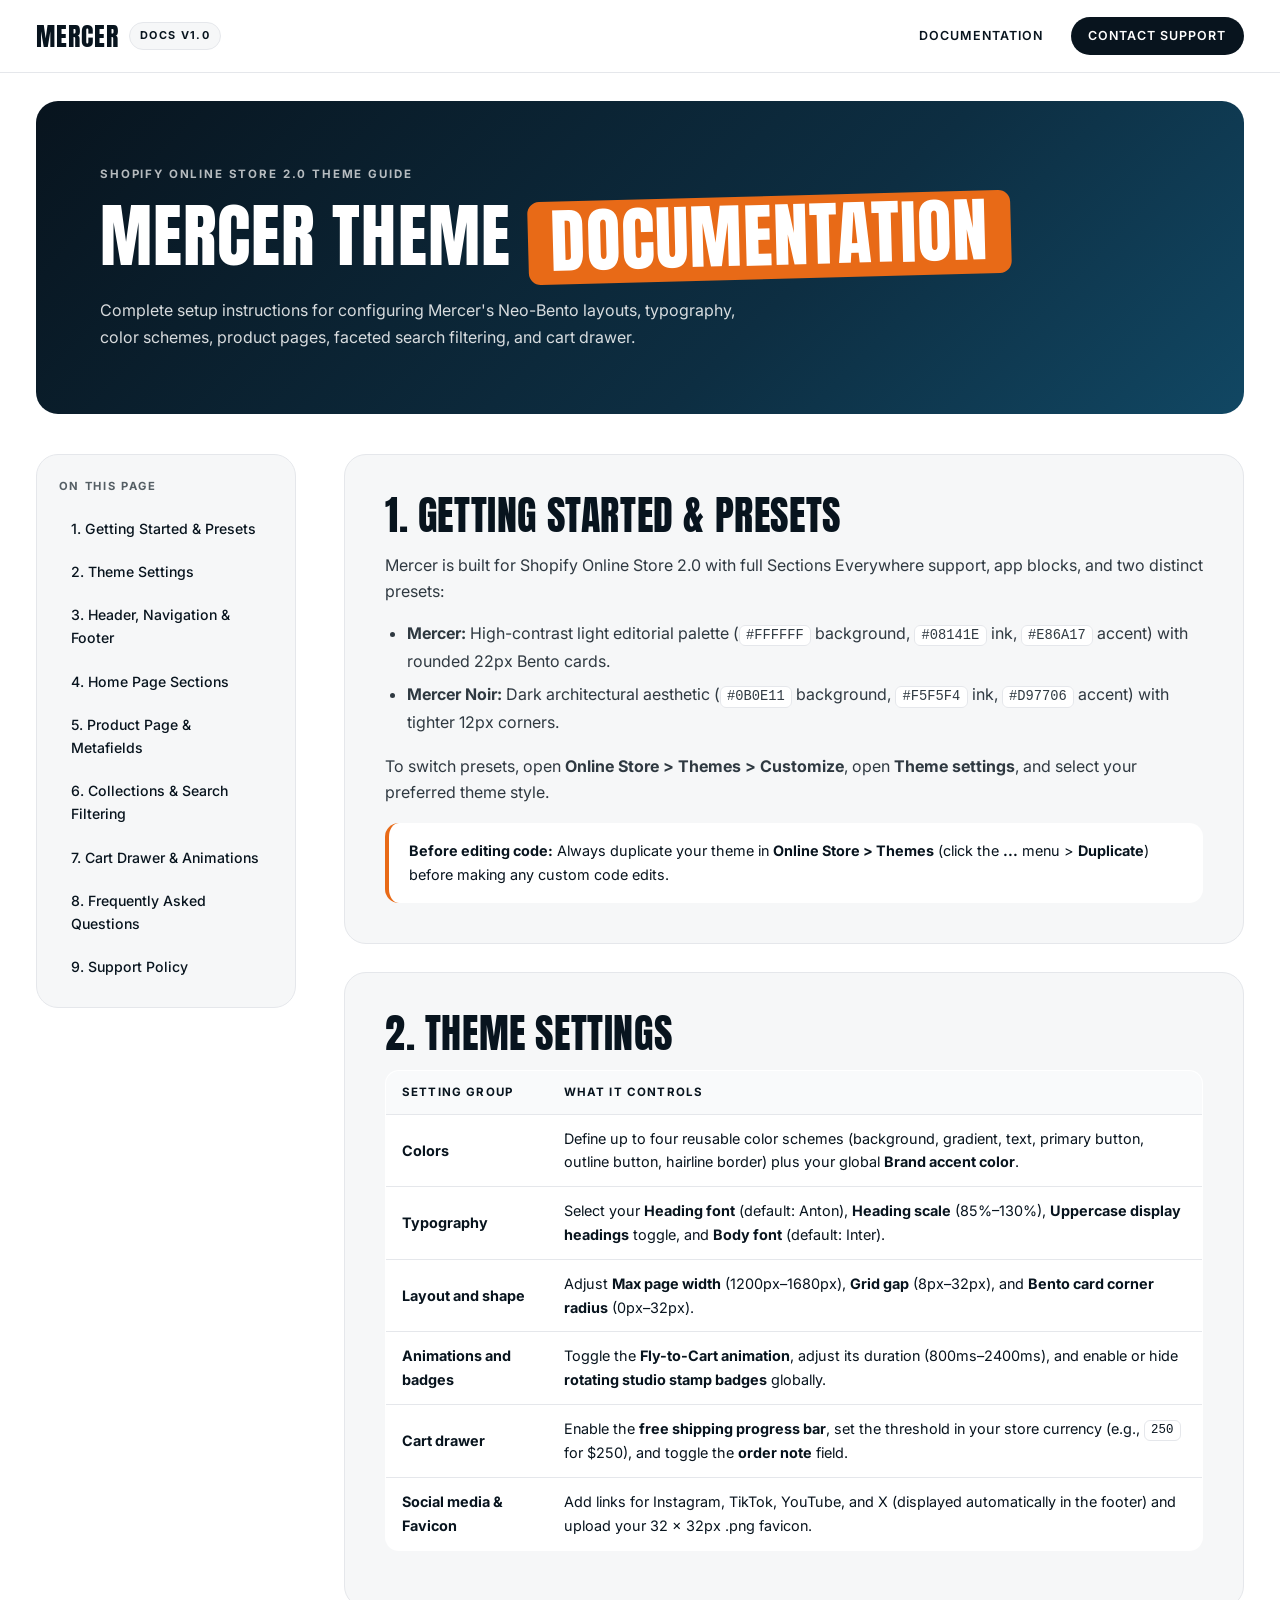
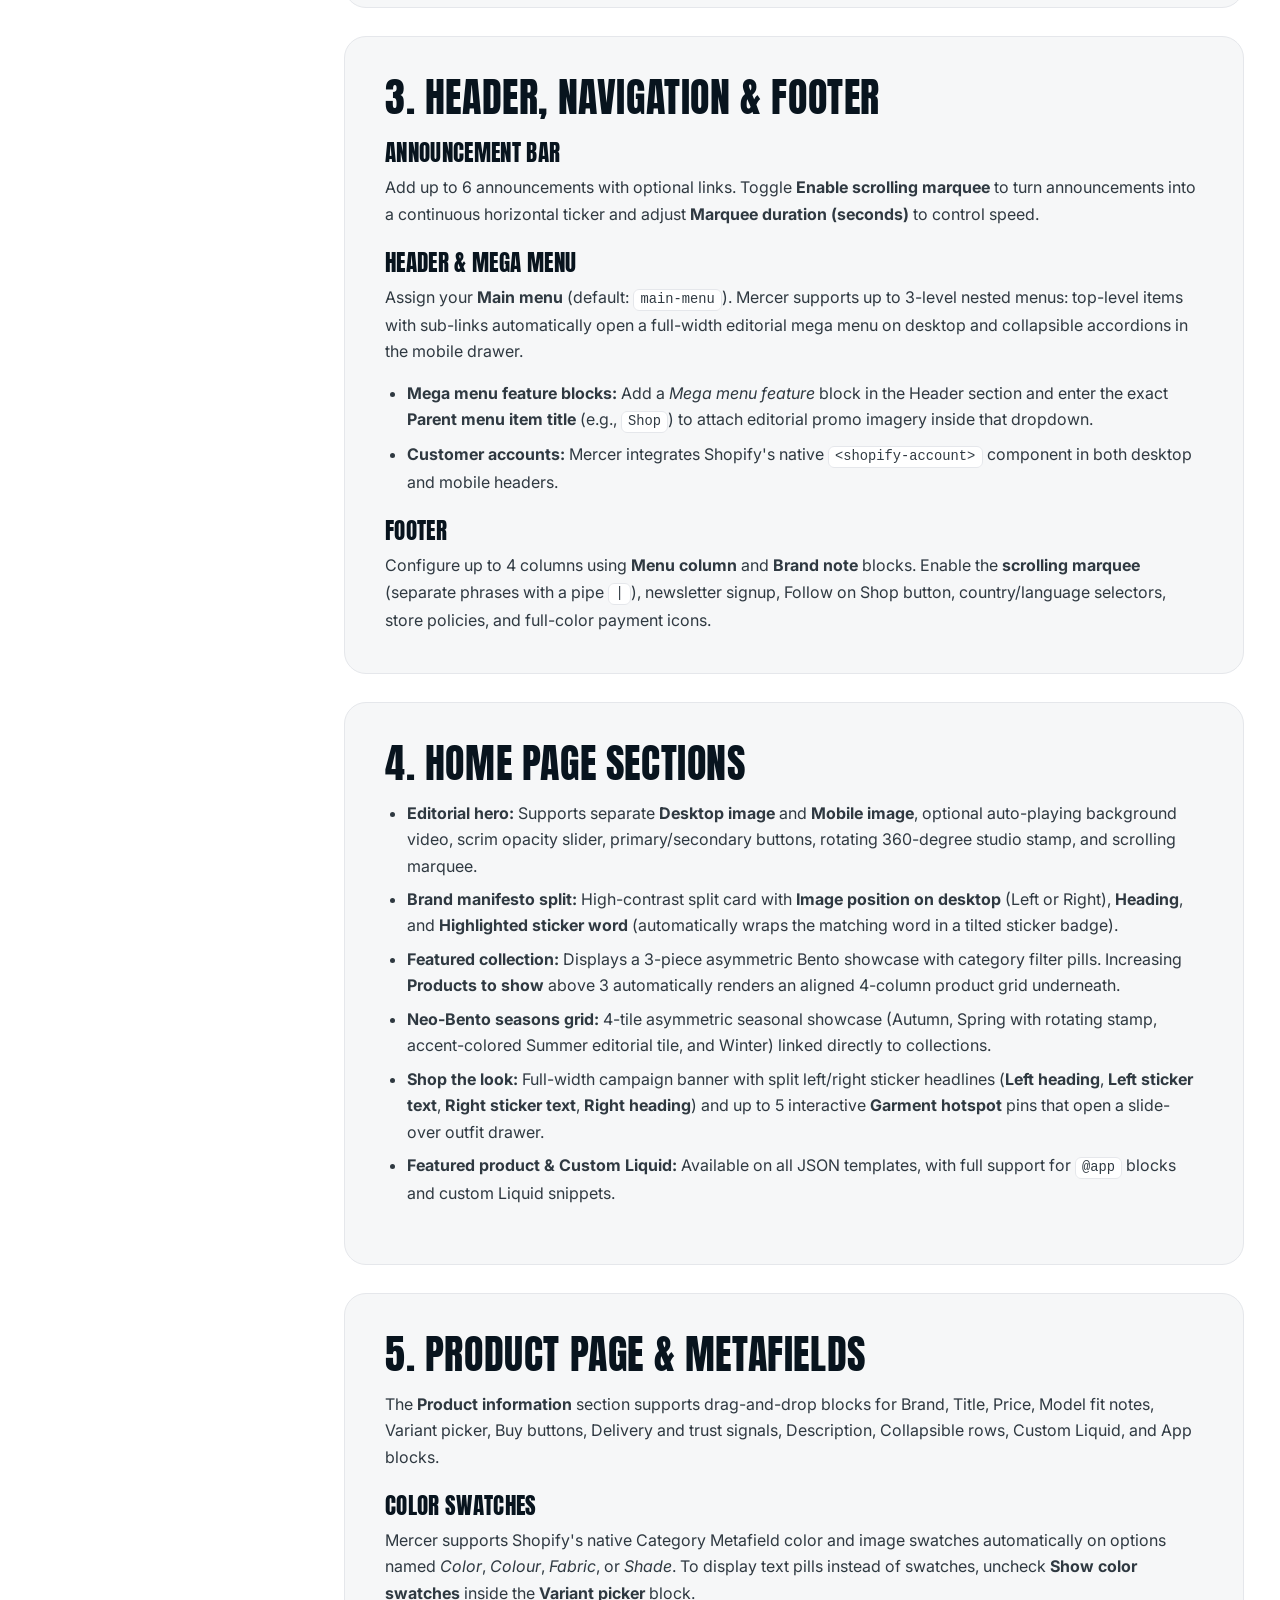
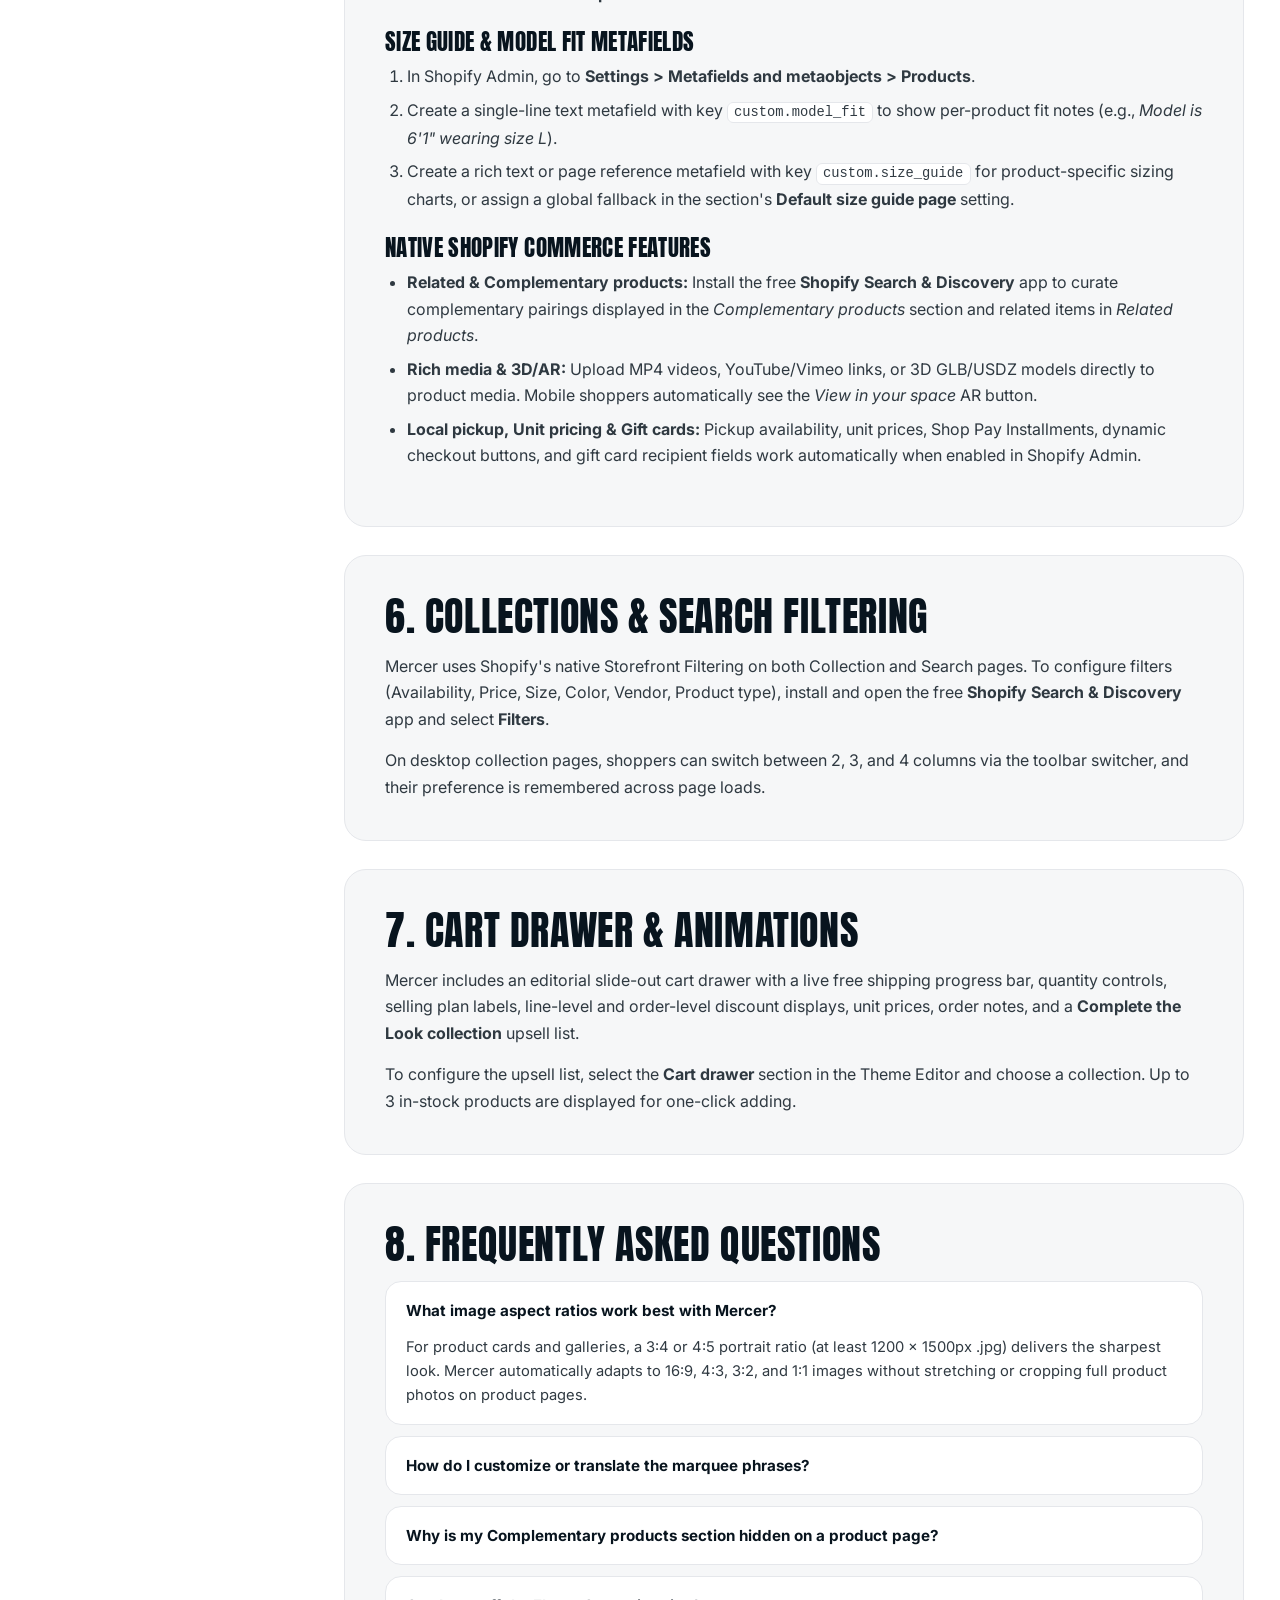
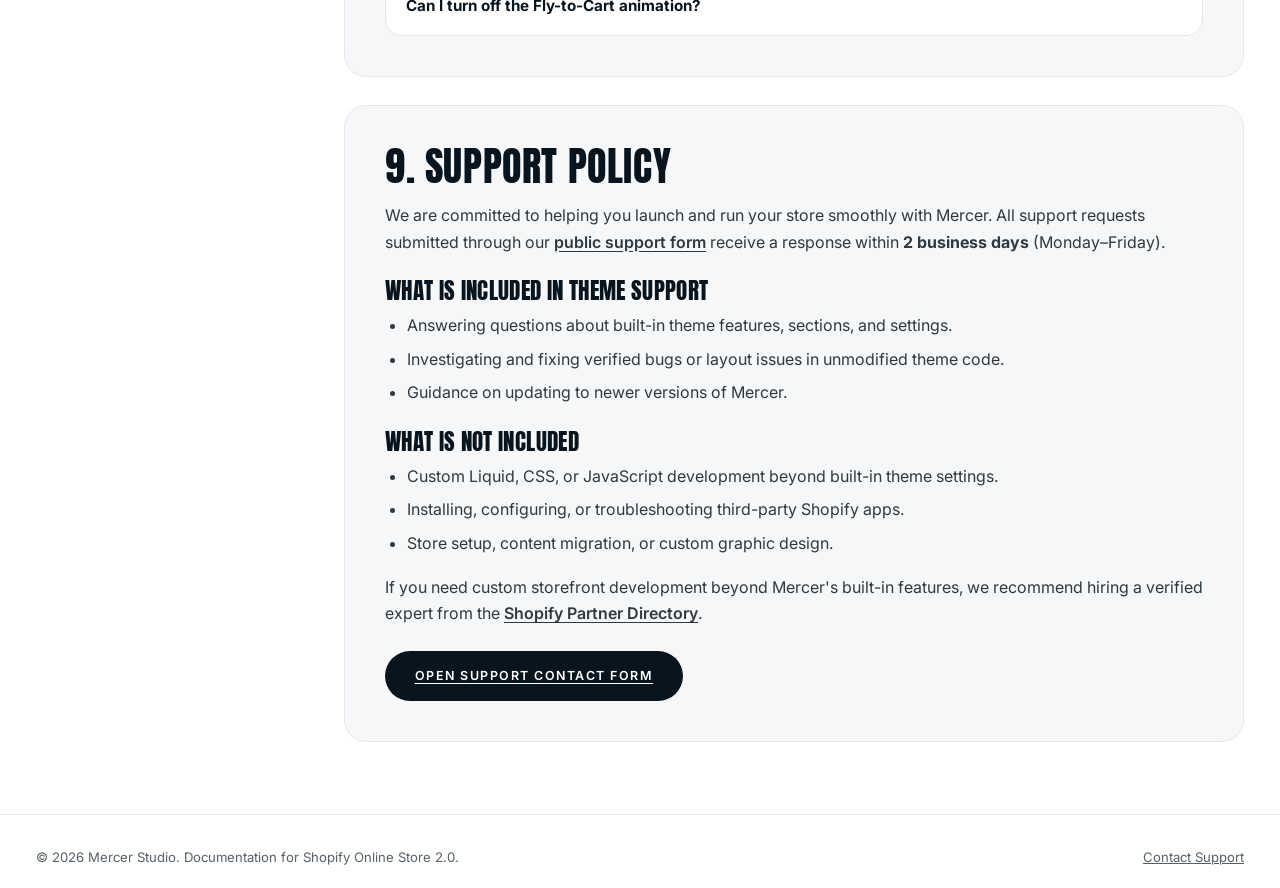
==== index.html @ 9ce27544 "Add files via upload" ====
<!doctype html>
<html lang="en">
  <head>
    <meta charset="utf-8">
    <meta name="viewport" content="width=device-width, initial-scale=1">
    <title>Mercer Theme Documentation — Shopify Online Store 2.0</title>
    <meta name="description" content="Official merchant documentation for the Mercer Shopify theme. Setup guides for presets, homepage sections, product pages, collections, cart drawer, and support policy.">
    <link rel="preconnect" href="https://fonts.googleapis.com">
    <link rel="preconnect" href="https://fonts.gstatic.com" crossorigin>
    <link href="https://fonts.googleapis.com/css2?family=Anton&family=Inter:wght@400;500;600;700&display=swap" rel="stylesheet">
    <link rel="stylesheet" href="styles.css">
  </head>
  <body>
    <header class="site-header">
      <div class="container site-header__inner">
        <a href="./" class="brand">
          <span>MERCER</span>
          <span class="brand__tag">Docs v1.0</span>
        </a>
        <nav class="site-nav" aria-label="Primary">
          <a href="./" class="nav-link">Documentation</a>
          <a href="support.html" class="nav-link nav-link--primary">Contact Support</a>
        </nav>
      </div>
    </header>

    <main class="container">
      <section class="hero">
        <p class="hero__eyebrow">Shopify Online Store 2.0 Theme Guide</p>
        <h1 class="hero__title">Mercer Theme <span class="sticker">Documentation</span></h1>
        <p class="hero__lead">
          Complete setup instructions for configuring Mercer's Neo-Bento layouts, typography, color schemes, product pages, faceted search filtering, and cart drawer.
        </p>
      </section>

      <div class="docs-layout">
        <aside class="sidebar" aria-label="Documentation sections">
          <p class="sidebar__title">On this page</p>
          <ul class="sidebar__list">
            <li><a class="sidebar__link" href="#getting-started">1. Getting Started &amp; Presets</a></li>
            <li><a class="sidebar__link" href="#theme-settings">2. Theme Settings</a></li>
            <li><a class="sidebar__link" href="#header-footer">3. Header, Navigation &amp; Footer</a></li>
            <li><a class="sidebar__link" href="#homepage-sections">4. Home Page Sections</a></li>
            <li><a class="sidebar__link" href="#product-page">5. Product Page &amp; Metafields</a></li>
            <li><a class="sidebar__link" href="#collections-search">6. Collections &amp; Search Filtering</a></li>
            <li><a class="sidebar__link" href="#cart-drawer">7. Cart Drawer &amp; Animations</a></li>
            <li><a class="sidebar__link" href="#faq">8. Frequently Asked Questions</a></li>
            <li><a class="sidebar__link" href="#support-policy">9. Support Policy</a></li>
          </ul>
        </aside>

        <div class="docs-content">
          <section id="getting-started" class="card">
            <h2>1. Getting Started &amp; Presets</h2>
            <p>
              Mercer is built for Shopify Online Store 2.0 with full Sections Everywhere support, app blocks, and two distinct presets:
            </p>
            <ul>
              <li><strong>Mercer:</strong> High-contrast light editorial palette (<code>#FFFFFF</code> background, <code>#08141E</code> ink, <code>#E86A17</code> accent) with rounded 22px Bento cards.</li>
              <li><strong>Mercer Noir:</strong> Dark architectural aesthetic (<code>#0B0E11</code> background, <code>#F5F5F4</code> ink, <code>#D97706</code> accent) with tighter 12px corners.</li>
            </ul>
            <p>
              To switch presets, open <strong>Online Store &gt; Themes &gt; Customize</strong>, open <strong>Theme settings</strong>, and select your preferred theme style.
            </p>
            <div class="callout">
              <strong>Before editing code:</strong> Always duplicate your theme in <strong>Online Store &gt; Themes</strong> (click the <strong>...</strong> menu &gt; <strong>Duplicate</strong>) before making any custom code edits.
            </div>
          </section>

          <section id="theme-settings" class="card">
            <h2>2. Theme Settings</h2>
            <div class="table-wrap">
              <table>
                <thead>
                  <tr>
                    <th>Setting Group</th>
                    <th>What It Controls</th>
                  </tr>
                </thead>
                <tbody>
                  <tr>
                    <td><strong>Colors</strong></td>
                    <td>Define up to four reusable color schemes (background, gradient, text, primary button, outline button, hairline border) plus your global <strong>Brand accent color</strong>.</td>
                  </tr>
                  <tr>
                    <td><strong>Typography</strong></td>
                    <td>Select your <strong>Heading font</strong> (default: Anton), <strong>Heading scale</strong> (85%–130%), <strong>Uppercase display headings</strong> toggle, and <strong>Body font</strong> (default: Inter).</td>
                  </tr>
                  <tr>
                    <td><strong>Layout and shape</strong></td>
                    <td>Adjust <strong>Max page width</strong> (1200px–1680px), <strong>Grid gap</strong> (8px–32px), and <strong>Bento card corner radius</strong> (0px–32px).</td>
                  </tr>
                  <tr>
                    <td><strong>Animations and badges</strong></td>
                    <td>Toggle the <strong>Fly-to-Cart animation</strong>, adjust its duration (800ms–2400ms), and enable or hide <strong>rotating studio stamp badges</strong> globally.</td>
                  </tr>
                  <tr>
                    <td><strong>Cart drawer</strong></td>
                    <td>Enable the <strong>free shipping progress bar</strong>, set the threshold in your store currency (e.g., <code>250</code> for $250), and toggle the <strong>order note</strong> field.</td>
                  </tr>
                  <tr>
                    <td><strong>Social media &amp; Favicon</strong></td>
                    <td>Add links for Instagram, TikTok, YouTube, and X (displayed automatically in the footer) and upload your 32 x 32px .png favicon.</td>
                  </tr>
                </tbody>
              </table>
            </div>
          </section>

          <section id="header-footer" class="card">
            <h2>3. Header, Navigation &amp; Footer</h2>
            <h3>Announcement bar</h3>
            <p>
              Add up to 6 announcements with optional links. Toggle <strong>Enable scrolling marquee</strong> to turn announcements into a continuous horizontal ticker and adjust <strong>Marquee duration (seconds)</strong> to control speed.
            </p>
            <h3>Header &amp; Mega Menu</h3>
            <p>
              Assign your <strong>Main menu</strong> (default: <code>main-menu</code>). Mercer supports up to 3-level nested menus: top-level items with sub-links automatically open a full-width editorial mega menu on desktop and collapsible accordions in the mobile drawer.
            </p>
            <ul>
              <li><strong>Mega menu feature blocks:</strong> Add a <em>Mega menu feature</em> block in the Header section and enter the exact <strong>Parent menu item title</strong> (e.g., <code>Shop</code>) to attach editorial promo imagery inside that dropdown.</li>
              <li><strong>Customer accounts:</strong> Mercer integrates Shopify's native <code>&lt;shopify-account&gt;</code> component in both desktop and mobile headers.</li>
            </ul>
            <h3>Footer</h3>
            <p>
              Configure up to 4 columns using <strong>Menu column</strong> and <strong>Brand note</strong> blocks. Enable the <strong>scrolling marquee</strong> (separate phrases with a pipe <code>|</code>), newsletter signup, Follow on Shop button, country/language selectors, store policies, and full-color payment icons.
            </p>
          </section>

          <section id="homepage-sections" class="card">
            <h2>4. Home Page Sections</h2>
            <ul>
              <li><strong>Editorial hero:</strong> Supports separate <strong>Desktop image</strong> and <strong>Mobile image</strong>, optional auto-playing background video, scrim opacity slider, primary/secondary buttons, rotating 360-degree studio stamp, and scrolling marquee.</li>
              <li><strong>Brand manifesto split:</strong> High-contrast split card with <strong>Image position on desktop</strong> (Left or Right), <strong>Heading</strong>, and <strong>Highlighted sticker word</strong> (automatically wraps the matching word in a tilted sticker badge).</li>
              <li><strong>Featured collection:</strong> Displays a 3-piece asymmetric Bento showcase with category filter pills. Increasing <strong>Products to show</strong> above 3 automatically renders an aligned 4-column product grid underneath.</li>
              <li><strong>Neo-Bento seasons grid:</strong> 4-tile asymmetric seasonal showcase (Autumn, Spring with rotating stamp, accent-colored Summer editorial tile, and Winter) linked directly to collections.</li>
              <li><strong>Shop the look:</strong> Full-width campaign banner with split left/right sticker headlines (<strong>Left heading</strong>, <strong>Left sticker text</strong>, <strong>Right sticker text</strong>, <strong>Right heading</strong>) and up to 5 interactive <strong>Garment hotspot</strong> pins that open a slide-over outfit drawer.</li>
              <li><strong>Featured product &amp; Custom Liquid:</strong> Available on all JSON templates, with full support for <code>@app</code> blocks and custom Liquid snippets.</li>
            </ul>
          </section>

          <section id="product-page" class="card">
            <h2>5. Product Page &amp; Metafields</h2>
            <p>
              The <strong>Product information</strong> section supports drag-and-drop blocks for Brand, Title, Price, Model fit notes, Variant picker, Buy buttons, Delivery and trust signals, Description, Collapsible rows, Custom Liquid, and App blocks.
            </p>
            <h3>Color swatches</h3>
            <p>
              Mercer supports Shopify's native Category Metafield color and image swatches automatically on options named <em>Color</em>, <em>Colour</em>, <em>Fabric</em>, or <em>Shade</em>. To display text pills instead of swatches, uncheck <strong>Show color swatches</strong> inside the <strong>Variant picker</strong> block.
            </p>
            <h3>Size guide &amp; Model fit metafields</h3>
            <ol>
              <li>In Shopify Admin, go to <strong>Settings &gt; Metafields and metaobjects &gt; Products</strong>.</li>
              <li>Create a single-line text metafield with key <code>custom.model_fit</code> to show per-product fit notes (e.g., <em>Model is 6'1" wearing size L</em>).</li>
              <li>Create a rich text or page reference metafield with key <code>custom.size_guide</code> for product-specific sizing charts, or assign a global fallback in the section's <strong>Default size guide page</strong> setting.</li>
            </ol>
            <h3>Native Shopify Commerce Features</h3>
            <ul>
              <li><strong>Related &amp; Complementary products:</strong> Install the free <strong>Shopify Search &amp; Discovery</strong> app to curate complementary pairings displayed in the <em>Complementary products</em> section and related items in <em>Related products</em>.</li>
              <li><strong>Rich media &amp; 3D/AR:</strong> Upload MP4 videos, YouTube/Vimeo links, or 3D GLB/USDZ models directly to product media. Mobile shoppers automatically see the <em>View in your space</em> AR button.</li>
              <li><strong>Local pickup, Unit pricing &amp; Gift cards:</strong> Pickup availability, unit prices, Shop Pay Installments, dynamic checkout buttons, and gift card recipient fields work automatically when enabled in Shopify Admin.</li>
            </ul>
          </section>

          <section id="collections-search" class="card">
            <h2>6. Collections &amp; Search Filtering</h2>
            <p>
              Mercer uses Shopify's native Storefront Filtering on both Collection and Search pages. To configure filters (Availability, Price, Size, Color, Vendor, Product type), install and open the free <strong>Shopify Search &amp; Discovery</strong> app and select <strong>Filters</strong>.
            </p>
            <p>
              On desktop collection pages, shoppers can switch between 2, 3, and 4 columns via the toolbar switcher, and their preference is remembered across page loads.
            </p>
          </section>

          <section id="cart-drawer" class="card">
            <h2>7. Cart Drawer &amp; Animations</h2>
            <p>
              Mercer includes an editorial slide-out cart drawer with a live free shipping progress bar, quantity controls, selling plan labels, line-level and order-level discount displays, unit prices, order notes, and a <strong>Complete the Look collection</strong> upsell list.
            </p>
            <p>
              To configure the upsell list, select the <strong>Cart drawer</strong> section in the Theme Editor and choose a collection. Up to 3 in-stock products are displayed for one-click adding.
            </p>
          </section>

          <section id="faq" class="card">
            <h2>8. Frequently Asked Questions</h2>
            <div class="faq-list">
              <details class="faq-item" open>
                <summary>What image aspect ratios work best with Mercer?</summary>
                <p>For product cards and galleries, a 3:4 or 4:5 portrait ratio (at least 1200 x 1500px .jpg) delivers the sharpest look. Mercer automatically adapts to 16:9, 4:3, 3:2, and 1:1 images without stretching or cropping full product photos on product pages.</p>
              </details>
              <details class="faq-item">
                <summary>How do I customize or translate the marquee phrases?</summary>
                <p>Open the <strong>Editorial hero</strong>, <strong>Product information</strong>, or <strong>Footer</strong> section in the Theme Editor and edit the <strong>Marquee phrases</strong> field. Separate each phrase with a pipe character (<code>|</code>), or uncheck <strong>Show scrolling marquee</strong> to hide it.</p>
              </details>
              <details class="faq-item">
                <summary>Why is my Complementary products section hidden on a product page?</summary>
                <p>The Complementary products section stays hidden until products are assigned via the Shopify Search &amp; Discovery app, preventing empty gaps on products without pairings.</p>
              </details>
              <details class="faq-item">
                <summary>Can I turn off the Fly-to-Cart animation?</summary>
                <p>Yes. Go to <strong>Theme settings &gt; Animations and badges</strong> and uncheck <strong>Enable Fly-to-Cart animation</strong>. The animation also respects visitors' <em>prefers-reduced-motion</em> system settings automatically.</p>
              </details>
            </div>
          </section>

          <section id="support-policy" class="card">
            <h2>9. Support Policy</h2>
            <p>
              We are committed to helping you launch and run your store smoothly with Mercer. All support requests submitted through our <a href="support.html">public support form</a> receive a response within <strong>2 business days</strong> (Monday–Friday).
            </p>
            <h3>What is included in theme support</h3>
            <ul>
              <li>Answering questions about built-in theme features, sections, and settings.</li>
              <li>Investigating and fixing verified bugs or layout issues in unmodified theme code.</li>
              <li>Guidance on updating to newer versions of Mercer.</li>
            </ul>
            <h3>What is not included</h3>
            <ul>
              <li>Custom Liquid, CSS, or JavaScript development beyond built-in theme settings.</li>
              <li>Installing, configuring, or troubleshooting third-party Shopify apps.</li>
              <li>Store setup, content migration, or custom graphic design.</li>
            </ul>
            <p>
              If you need custom storefront development beyond Mercer's built-in features, we recommend hiring a verified expert from the <a href="https://www.shopify.com/partners/directory" target="_blank" rel="noopener noreferrer">Shopify Partner Directory</a>.
            </p>
            <div style="margin-top:1.5rem;">
              <a href="support.html" class="btn">Open Support Contact Form</a>
            </div>
          </section>
        </div>
      </div>
    </main>

    <footer class="site-footer">
      <div class="container site-footer__inner">
        <span>&copy; 2026 Mercer Studio. Documentation for Shopify Online Store 2.0.</span>
        <span><a href="support.html">Contact Support</a></span>
      </div>
    </footer>
  </body>
</html>
---- styles.css ----
:root {
  --mercer-obsidian: #08141E;
  --mercer-orange: #E86A17;
  --mercer-surface: #F6F7F8;
  --mercer-border: #E5E7EB;
  --mercer-muted: rgba(8, 20, 30, 0.68);
  --mercer-radius: 22px;
  --font-heading: 'Anton', Impact, sans-serif;
  --font-body: 'Inter', -apple-system, BlinkMacSystemFont, sans-serif;
}

*, *::before, *::after {
  box-sizing: border-box;
}

html {
  scroll-behavior: smooth;
  font-size: 16px;
}

body {
  margin: 0;
  font-family: var(--font-body);
  color: var(--mercer-obsidian);
  background-color: #FFFFFF;
  line-height: 1.65;
  -webkit-font-smoothing: antialiased;
}

a {
  color: inherit;
}

h1, h2, h3, h4 {
  font-family: var(--font-heading);
  font-weight: 400;
  text-transform: uppercase;
  letter-spacing: 0.015em;
  line-height: 1.02;
  margin: 0;
}

h1 { font-size: clamp(2.5rem, 5.5vw, 4.5rem); }
h2 { font-size: clamp(1.75rem, 3.2vw, 2.5rem); margin-bottom: 1rem; }
h3 { font-size: clamp(1.2rem, 1.8vw, 1.5rem); margin: 1.5rem 0 0.6rem; }

.container {
  width: 100%;
  max-width: 1280px;
  margin-inline: auto;
  padding-inline: clamp(1rem, 3vw, 2.25rem);
}

/* Header */
.site-header {
  position: sticky;
  top: 0;
  z-index: 50;
  background: rgba(255, 255, 255, 0.96);
  backdrop-filter: blur(10px);
  border-bottom: 1px solid var(--mercer-border);
}

.site-header__inner {
  display: flex;
  align-items: center;
  justify-content: space-between;
  min-height: 4.5rem;
  gap: 1rem;
}

.brand {
  display: inline-flex;
  align-items: center;
  gap: 0.6rem;
  text-decoration: none;
  font-family: var(--font-heading);
  font-size: 1.6rem;
  letter-spacing: 0.04em;
}

.brand__tag {
  font-family: var(--font-body);
  font-size: 0.68rem;
  font-weight: 700;
  letter-spacing: 0.12em;
  text-transform: uppercase;
  padding: 0.25rem 0.65rem;
  border-radius: 999px;
  background: var(--mercer-surface);
  border: 1px solid var(--mercer-border);
}

.site-nav {
  display: flex;
  align-items: center;
  gap: 0.65rem;
}

.nav-link {
  text-decoration: none;
  font-size: 0.78rem;
  font-weight: 600;
  letter-spacing: 0.08em;
  text-transform: uppercase;
  padding: 0.55rem 1.1rem;
  border-radius: 999px;
  transition: background-color 180ms ease, color 180ms ease;
}

.nav-link:hover {
  background-color: var(--mercer-surface);
}

.nav-link--primary {
  background-color: var(--mercer-obsidian);
  color: #FFFFFF;
}

.nav-link--primary:hover {
  background-color: var(--mercer-orange);
  color: #FFFFFF;
}

/* Hero Banner */
.hero {
  margin-block: 1.75rem 2.5rem;
  border-radius: var(--mercer-radius);
  background: linear-gradient(135deg, #08141E 0%, #0D2E42 62%, #114763 100%);
  color: #FFFFFF;
  padding: clamp(2rem, 5vw, 4rem);
}

.hero__eyebrow {
  font-size: 0.72rem;
  font-weight: 700;
  letter-spacing: 0.16em;
  text-transform: uppercase;
  color: rgba(255, 255, 255, 0.7);
  margin: 0 0 0.75rem;
}

.hero__title {
  color: #FFFFFF;
}

.sticker {
  display: inline-block;
  padding: 0.06em 0.32em 0.1em;
  border-radius: 12px;
  background-color: var(--mercer-orange);
  color: #FFFFFF;
  transform: rotate(-1.5deg);
}

.hero__lead {
  max-width: 42rem;
  margin: 1.15rem 0 0;
  font-size: 1rem;
  color: rgba(255, 255, 255, 0.84);
}

/* Docs Layout */
.docs-layout {
  display: grid;
  grid-template-columns: 1fr;
  gap: 2.25rem;
  align-items: start;
  padding-bottom: 4.5rem;
}

@media (min-width: 960px) {
  .docs-layout {
    grid-template-columns: 260px minmax(0, 1fr);
    gap: 3rem;
  }
}

.sidebar {
  border-radius: var(--mercer-radius);
  background: var(--mercer-surface);
  border: 1px solid var(--mercer-border);
  padding: 1.35rem;
}

@media (min-width: 960px) {
  .sidebar {
    position: sticky;
    top: 5.75rem;
  }
}

.sidebar__title {
  font-family: var(--font-body);
  font-size: 0.7rem;
  font-weight: 700;
  letter-spacing: 0.15em;
  text-transform: uppercase;
  color: var(--mercer-muted);
  margin: 0 0 0.9rem;
}

.sidebar__list {
  list-style: none;
  margin: 0;
  padding: 0;
  display: flex;
  flex-direction: column;
  gap: 0.35rem;
}

.sidebar__link {
  display: block;
  text-decoration: none;
  font-size: 0.88rem;
  font-weight: 500;
  padding: 0.45rem 0.75rem;
  border-radius: 10px;
  color: var(--mercer-obsidian);
  transition: background-color 160ms ease, color 160ms ease;
}

.sidebar__link:hover {
  background-color: #FFFFFF;
  color: var(--mercer-orange);
}

.docs-content {
  display: flex;
  flex-direction: column;
  gap: 1.75rem;
  min-width: 0;
}

.card {
  border-radius: var(--mercer-radius);
  background: var(--mercer-surface);
  border: 1px solid var(--mercer-border);
  padding: clamp(1.5rem, 3.2vw, 2.5rem);
  scroll-margin-top: 5.5rem;
}

.card p {
  margin: 0 0 0.95rem;
  color: rgba(8, 20, 30, 0.84);
}

.card p:last-child {
  margin-bottom: 0;
}

.card ul, .card ol {
  margin: 0.5rem 0 1.1rem;
  padding-left: 1.35rem;
  color: rgba(8, 20, 30, 0.84);
}

.card li {
  margin-bottom: 0.45rem;
}

.card a {
  text-decoration: underline;
  text-underline-offset: 3px;
  font-weight: 600;
}

code {
  font-family: ui-monospace, SFMono-Regular, Menlo, Consolas, monospace;
  font-size: 0.86em;
  padding: 0.15rem 0.4rem;
  border-radius: 6px;
  background: #FFFFFF;
  border: 1px solid var(--mercer-border);
}

.callout {
  margin-top: 1.1rem;
  padding: 1rem 1.25rem;
  border-radius: 14px;
  background: #FFFFFF;
  border-left: 4px solid var(--mercer-orange);
  font-size: 0.9rem;
}

.table-wrap {
  overflow-x: auto;
  margin-block: 1rem;
}

table {
  width: 100%;
  border-collapse: collapse;
  background: #FFFFFF;
  border-radius: 14px;
  overflow: hidden;
  border: 1px solid var(--mercer-border);
  font-size: 0.9rem;
}

th, td {
  padding: 0.75rem 1rem;
  text-align: left;
  border-bottom: 1px solid var(--mercer-border);
}

th {
  font-size: 0.72rem;
  font-weight: 700;
  letter-spacing: 0.1em;
  text-transform: uppercase;
  background: #F9FAFB;
}

/* FAQ Accordion */
.faq-list {
  display: flex;
  flex-direction: column;
  gap: 0.7rem;
}

.faq-item {
  border-radius: 16px;
  background: #FFFFFF;
  border: 1px solid var(--mercer-border);
  padding: 1rem 1.25rem;
}

.faq-item summary {
  font-weight: 700;
  font-size: 0.95rem;
  cursor: pointer;
  list-style: none;
  display: flex;
  justify-content: space-between;
  align-items: center;
  gap: 1rem;
}

.faq-item summary::-webkit-details-marker {
  display: none;
}

.faq-item p {
  margin-top: 0.75rem;
  font-size: 0.92rem;
}

/* Support Form */
.support-grid {
  display: grid;
  grid-template-columns: 1fr;
  gap: 1.75rem;
  padding-bottom: 4.5rem;
}

@media (min-width: 900px) {
  .support-grid {
    grid-template-columns: 1.35fr 0.65fr;
    align-items: start;
  }
}

.form-grid {
  display: grid;
  grid-template-columns: 1fr;
  gap: 1.1rem;
}

@media (min-width: 640px) {
  .form-grid--two {
    grid-template-columns: repeat(2, minmax(0, 1fr));
  }
}

.field {
  display: flex;
  flex-direction: column;
  gap: 0.4rem;
}

.field label {
  font-size: 0.72rem;
  font-weight: 700;
  letter-spacing: 0.12em;
  text-transform: uppercase;
  color: var(--mercer-obsidian);
}

.field input,
.field select,
.field textarea {
  width: 100%;
  padding: 0.85rem 1rem;
  border-radius: 14px;
  border: 1.5px solid #D5D9DF;
  background: #FFFFFF;
  font: inherit;
  font-size: 0.94rem;
  color: var(--mercer-obsidian);
  transition: border-color 160ms ease, box-shadow 160ms ease;
}

.field input:focus,
.field select:focus,
.field textarea:focus {
  outline: none;
  border-color: var(--mercer-obsidian);
  box-shadow: 0 0 0 3px rgba(8, 20, 30, 0.08);
}

.field__hint {
  font-size: 0.78rem;
  color: var(--mercer-muted);
}

.btn {
  display: inline-flex;
  align-items: center;
  justify-content: center;
  gap: 0.6rem;
  min-height: 3.15rem;
  padding: 0.8rem 1.85rem;
  border-radius: 999px;
  border: 0;
  background-color: var(--mercer-obsidian);
  color: #FFFFFF;
  font-family: var(--font-body);
  font-size: 0.78rem;
  font-weight: 700;
  letter-spacing: 0.12em;
  text-transform: uppercase;
  cursor: pointer;
  text-decoration: none;
  transition: background-color 180ms ease, transform 180ms ease;
}

.btn:hover {
  background-color: var(--mercer-orange);
  transform: translateY(-1px);
}

.btn--full {
  width: 100%;
}

.status-banner {
  padding: 1rem 1.25rem;
  border-radius: 14px;
  background: rgba(22, 163, 74, 0.12);
  color: #14532D;
  font-weight: 600;
  font-size: 0.92rem;
  margin-bottom: 1.25rem;
}

.site-footer {
  border-top: 1px solid var(--mercer-border);
  padding-block: 2rem;
  font-size: 0.82rem;
  color: var(--mercer-muted);
}

.site-footer__inner {
  display: flex;
  flex-wrap: wrap;
  justify-content: space-between;
  gap: 1rem;
}
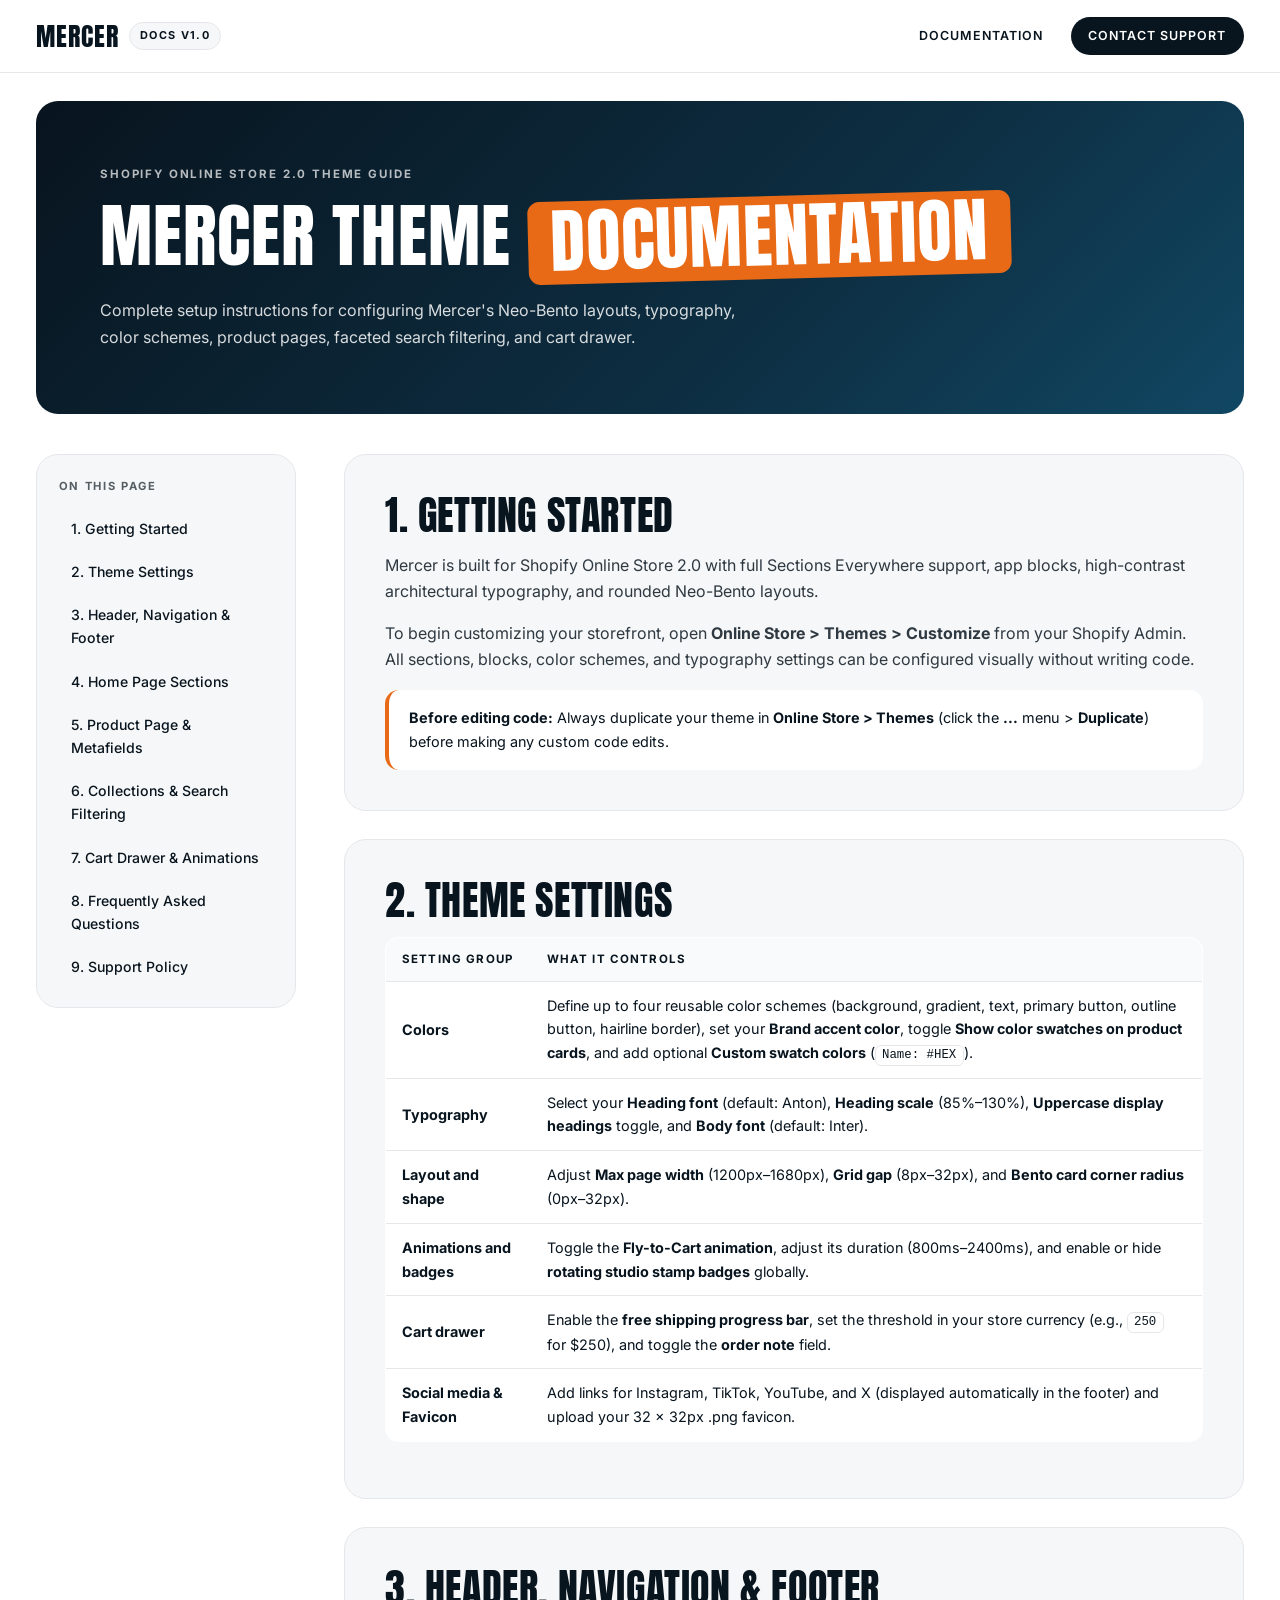
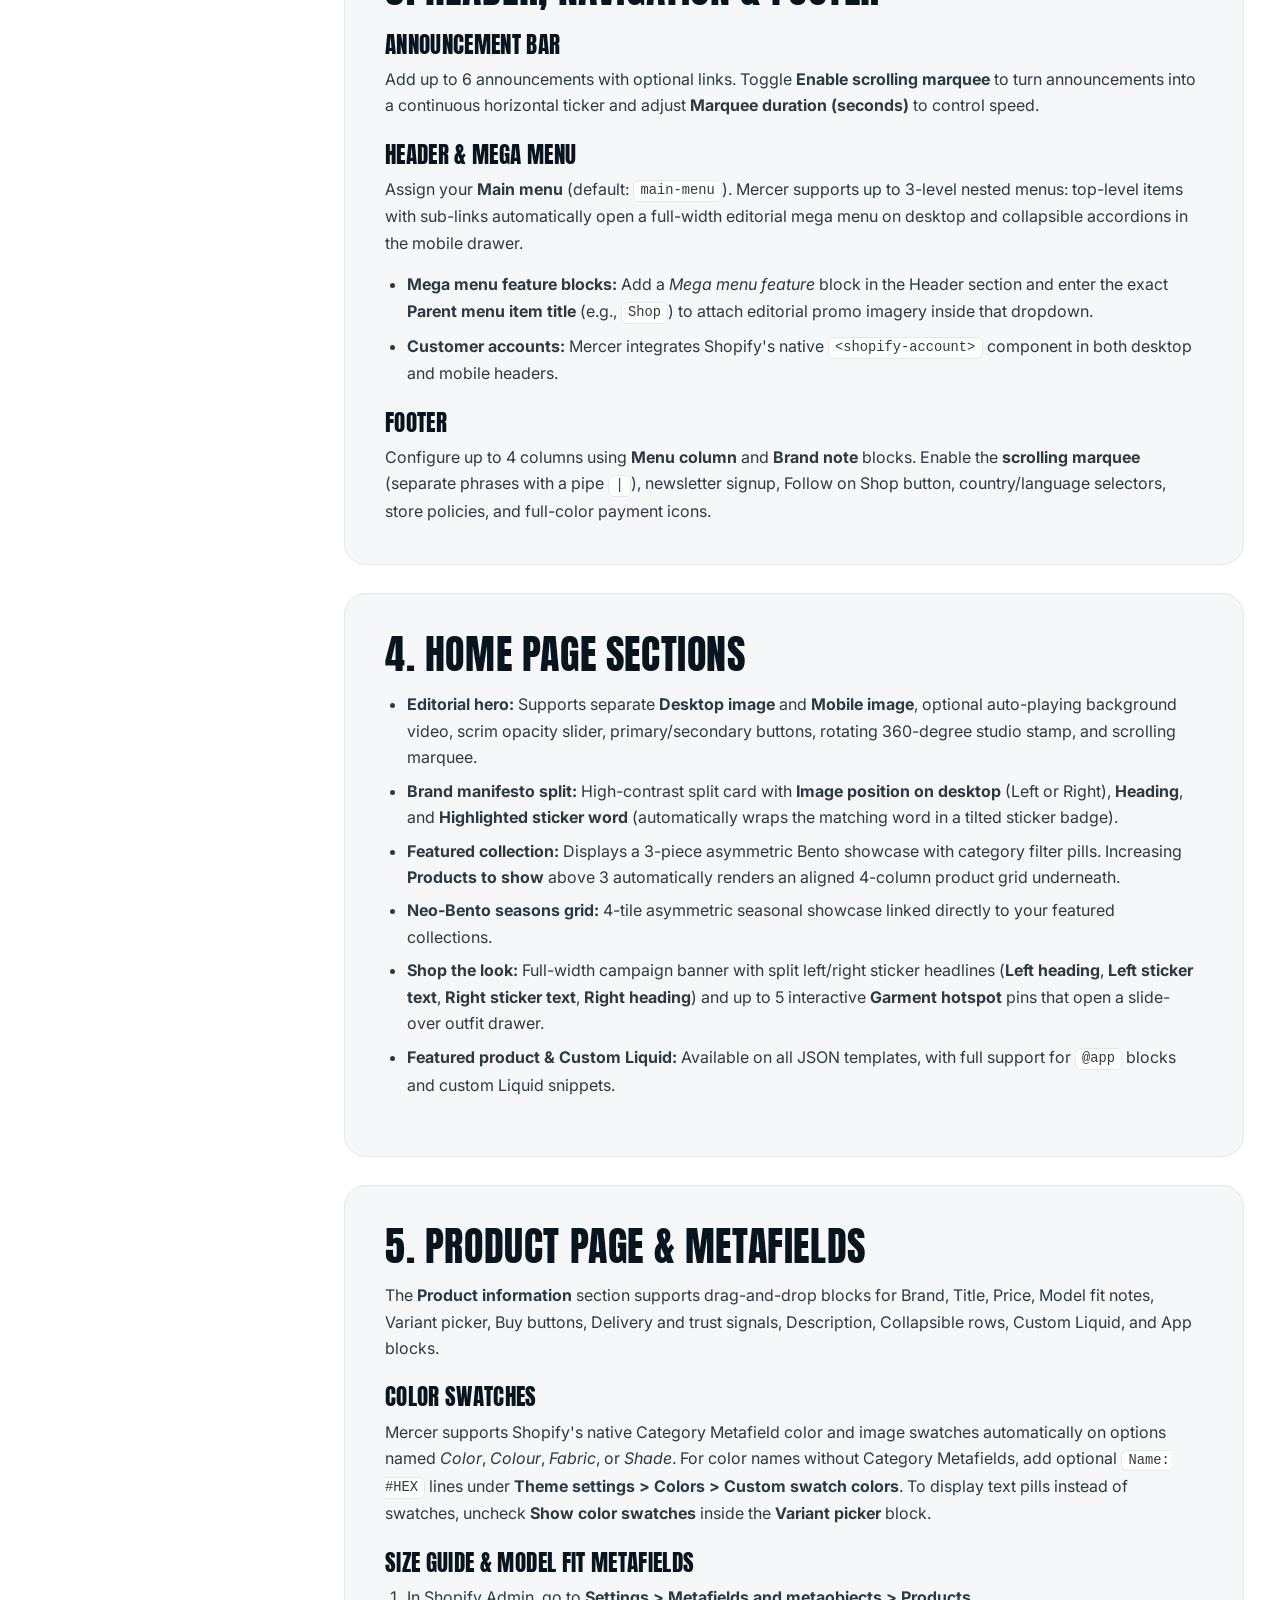
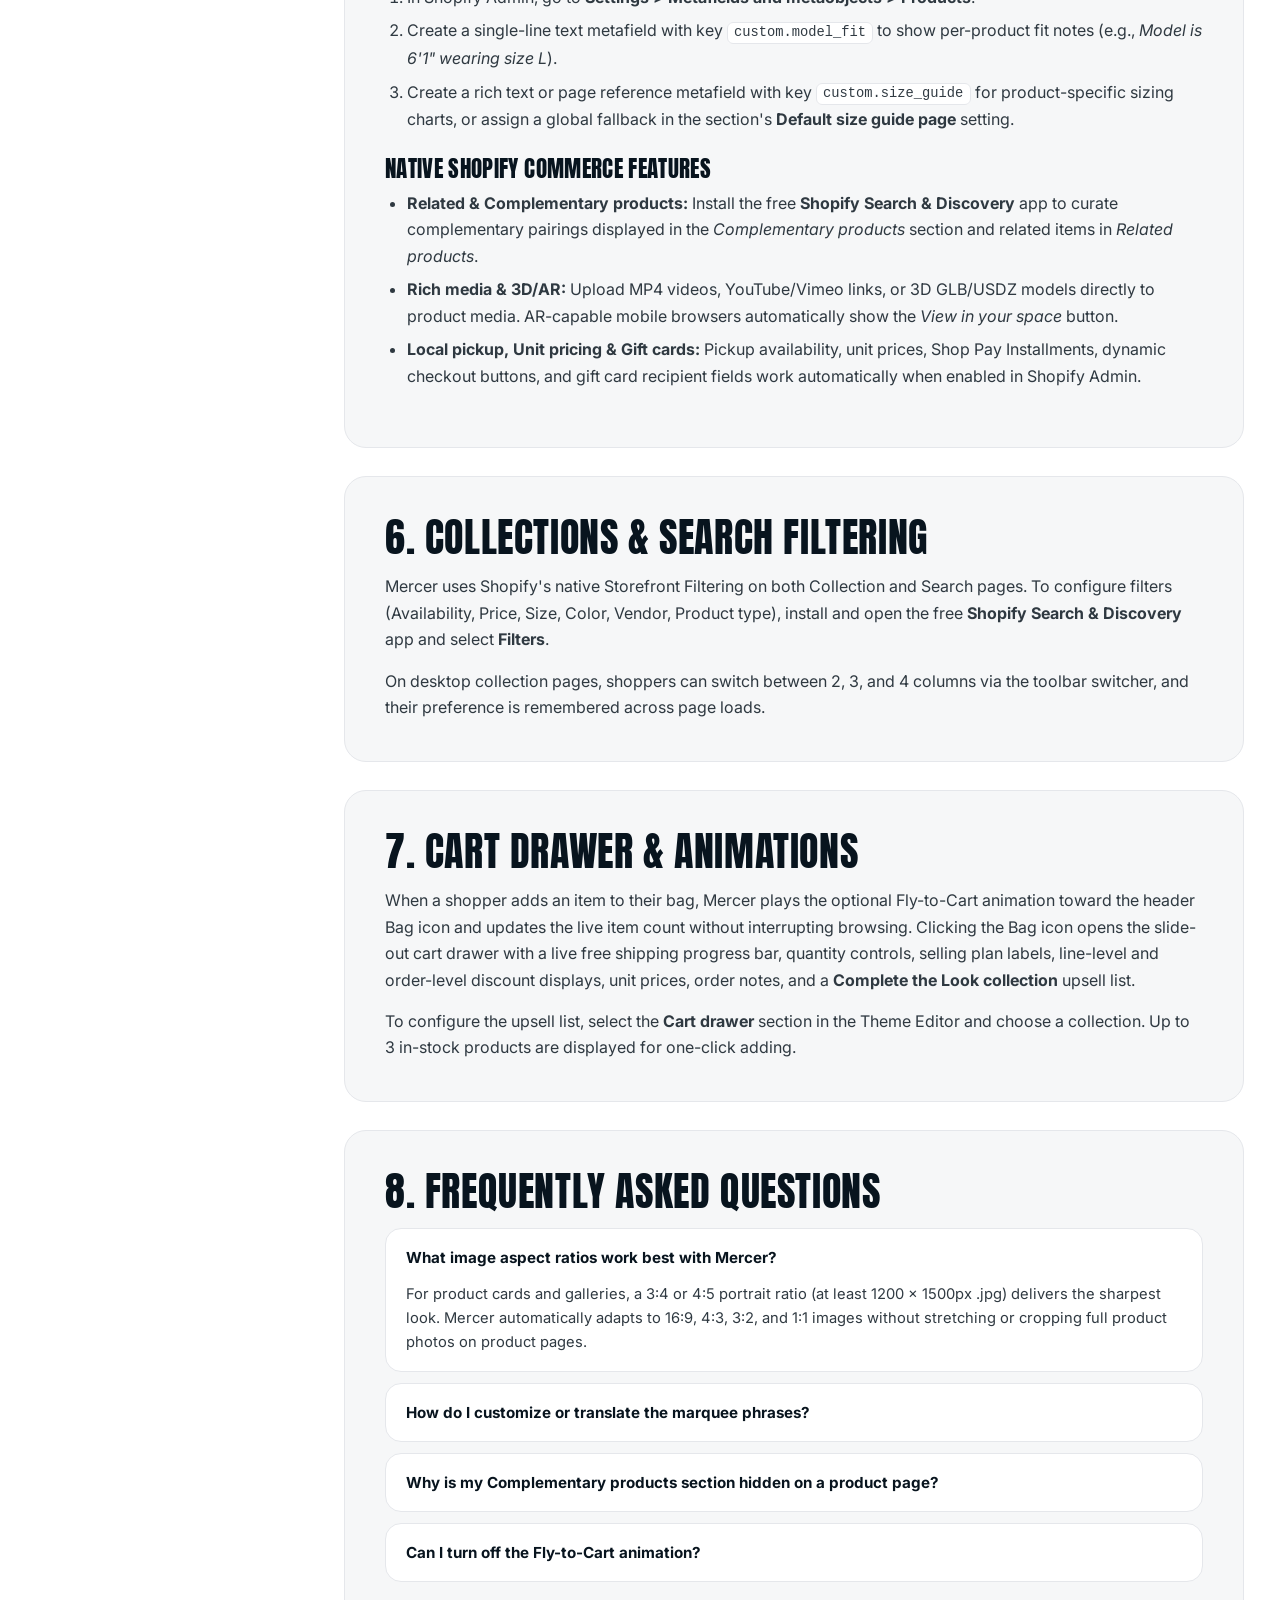
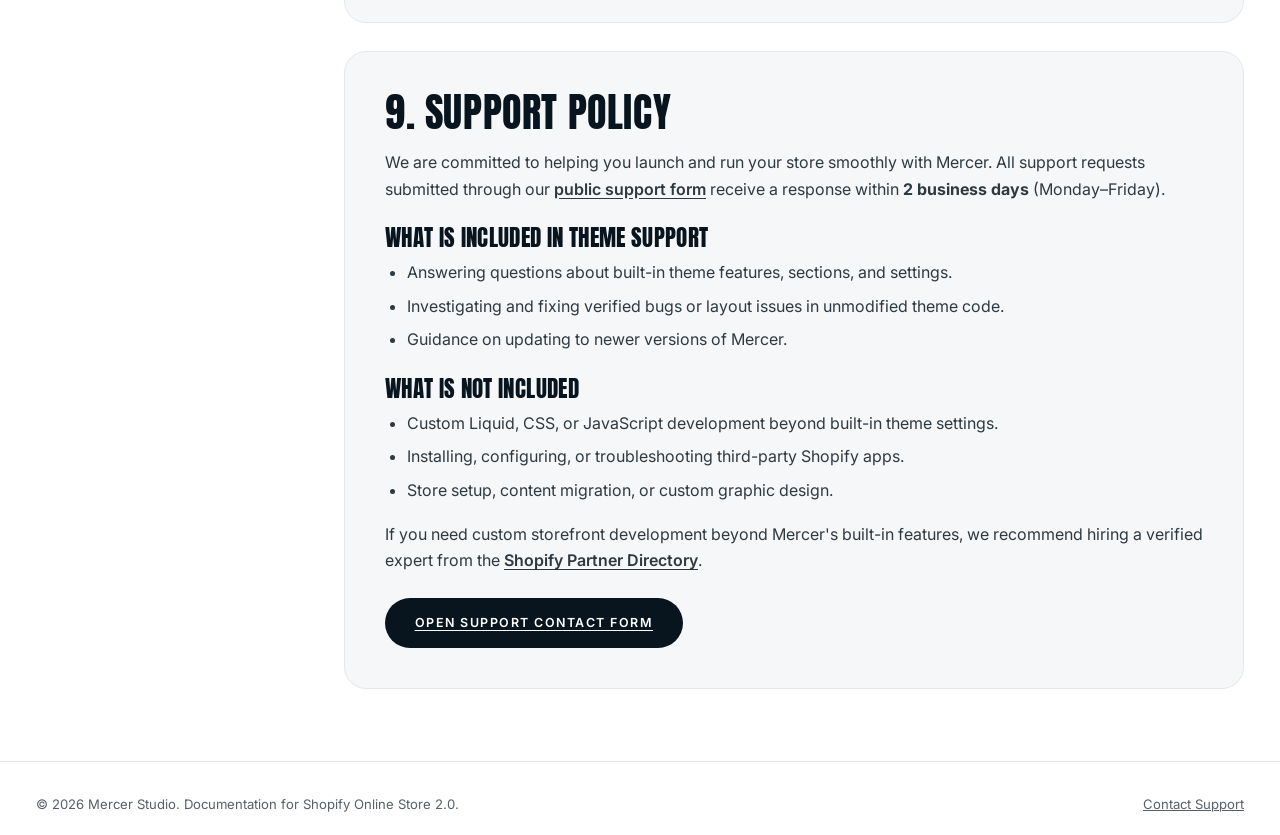
==== commit 4a36d7a5: "Update index.html" ====
--- a/index.html
+++ b/index.html
@@ -4,7 +4,7 @@
     <meta charset="utf-8">
     <meta name="viewport" content="width=device-width, initial-scale=1">
     <title>Mercer Theme Documentation — Shopify Online Store 2.0</title>
-    <meta name="description" content="Official merchant documentation for the Mercer Shopify theme. Setup guides for presets, homepage sections, product pages, collections, cart drawer, and support policy.">
+    <meta name="description" content="Official merchant documentation for the Mercer Shopify theme. Setup guides for theme settings, homepage sections, product pages, collections, cart drawer, and support policy.">
     <link rel="preconnect" href="https://fonts.googleapis.com">
     <link rel="preconnect" href="https://fonts.gstatic.com" crossorigin>
     <link href="https://fonts.googleapis.com/css2?family=Anton&family=Inter:wght@400;500;600;700&display=swap" rel="stylesheet">
@@ -37,7 +37,7 @@
         <aside class="sidebar" aria-label="Documentation sections">
           <p class="sidebar__title">On this page</p>
           <ul class="sidebar__list">
-            <li><a class="sidebar__link" href="#getting-started">1. Getting Started &amp; Presets</a></li>
+            <li><a class="sidebar__link" href="#getting-started">1. Getting Started</a></li>
             <li><a class="sidebar__link" href="#theme-settings">2. Theme Settings</a></li>
             <li><a class="sidebar__link" href="#header-footer">3. Header, Navigation &amp; Footer</a></li>
             <li><a class="sidebar__link" href="#homepage-sections">4. Home Page Sections</a></li>
@@ -51,16 +51,12 @@
 
         <div class="docs-content">
           <section id="getting-started" class="card">
-            <h2>1. Getting Started &amp; Presets</h2>
-            <p>
-              Mercer is built for Shopify Online Store 2.0 with full Sections Everywhere support, app blocks, and two distinct presets:
-            </p>
-            <ul>
-              <li><strong>Mercer:</strong> High-contrast light editorial palette (<code>#FFFFFF</code> background, <code>#08141E</code> ink, <code>#E86A17</code> accent) with rounded 22px Bento cards.</li>
-              <li><strong>Mercer Noir:</strong> Dark architectural aesthetic (<code>#0B0E11</code> background, <code>#F5F5F4</code> ink, <code>#D97706</code> accent) with tighter 12px corners.</li>
-            </ul>
-            <p>
-              To switch presets, open <strong>Online Store &gt; Themes &gt; Customize</strong>, open <strong>Theme settings</strong>, and select your preferred theme style.
+            <h2>1. Getting Started</h2>
+            <p>
+              Mercer is built for Shopify Online Store 2.0 with full Sections Everywhere support, app blocks, high-contrast architectural typography, and rounded Neo-Bento layouts.
+            </p>
+            <p>
+              To begin customizing your storefront, open <strong>Online Store &gt; Themes &gt; Customize</strong> from your Shopify Admin. All sections, blocks, color schemes, and typography settings can be configured visually without writing code.
             </p>
             <div class="callout">
               <strong>Before editing code:</strong> Always duplicate your theme in <strong>Online Store &gt; Themes</strong> (click the <strong>...</strong> menu &gt; <strong>Duplicate</strong>) before making any custom code edits.
@@ -80,7 +76,7 @@
                 <tbody>
                   <tr>
                     <td><strong>Colors</strong></td>
-                    <td>Define up to four reusable color schemes (background, gradient, text, primary button, outline button, hairline border) plus your global <strong>Brand accent color</strong>.</td>
+                    <td>Define up to four reusable color schemes (background, gradient, text, primary button, outline button, hairline border), set your <strong>Brand accent color</strong>, toggle <strong>Show color swatches on product cards</strong>, and add optional <strong>Custom swatch colors</strong> (<code>Name: #HEX</code>).</td>
                   </tr>
                   <tr>
                     <td><strong>Typography</strong></td>
@@ -133,7 +129,7 @@
               <li><strong>Editorial hero:</strong> Supports separate <strong>Desktop image</strong> and <strong>Mobile image</strong>, optional auto-playing background video, scrim opacity slider, primary/secondary buttons, rotating 360-degree studio stamp, and scrolling marquee.</li>
               <li><strong>Brand manifesto split:</strong> High-contrast split card with <strong>Image position on desktop</strong> (Left or Right), <strong>Heading</strong>, and <strong>Highlighted sticker word</strong> (automatically wraps the matching word in a tilted sticker badge).</li>
               <li><strong>Featured collection:</strong> Displays a 3-piece asymmetric Bento showcase with category filter pills. Increasing <strong>Products to show</strong> above 3 automatically renders an aligned 4-column product grid underneath.</li>
-              <li><strong>Neo-Bento seasons grid:</strong> 4-tile asymmetric seasonal showcase (Autumn, Spring with rotating stamp, accent-colored Summer editorial tile, and Winter) linked directly to collections.</li>
+              <li><strong>Neo-Bento seasons grid:</strong> 4-tile asymmetric seasonal showcase linked directly to your featured collections.</li>
               <li><strong>Shop the look:</strong> Full-width campaign banner with split left/right sticker headlines (<strong>Left heading</strong>, <strong>Left sticker text</strong>, <strong>Right sticker text</strong>, <strong>Right heading</strong>) and up to 5 interactive <strong>Garment hotspot</strong> pins that open a slide-over outfit drawer.</li>
               <li><strong>Featured product &amp; Custom Liquid:</strong> Available on all JSON templates, with full support for <code>@app</code> blocks and custom Liquid snippets.</li>
             </ul>
@@ -146,7 +142,7 @@
             </p>
             <h3>Color swatches</h3>
             <p>
-              Mercer supports Shopify's native Category Metafield color and image swatches automatically on options named <em>Color</em>, <em>Colour</em>, <em>Fabric</em>, or <em>Shade</em>. To display text pills instead of swatches, uncheck <strong>Show color swatches</strong> inside the <strong>Variant picker</strong> block.
+              Mercer supports Shopify's native Category Metafield color and image swatches automatically on options named <em>Color</em>, <em>Colour</em>, <em>Fabric</em>, or <em>Shade</em>. For color names without Category Metafields, add optional <code>Name: #HEX</code> lines under <strong>Theme settings &gt; Colors &gt; Custom swatch colors</strong>. To display text pills instead of swatches, uncheck <strong>Show color swatches</strong> inside the <strong>Variant picker</strong> block.
             </p>
             <h3>Size guide &amp; Model fit metafields</h3>
             <ol>
@@ -157,7 +153,7 @@
             <h3>Native Shopify Commerce Features</h3>
             <ul>
               <li><strong>Related &amp; Complementary products:</strong> Install the free <strong>Shopify Search &amp; Discovery</strong> app to curate complementary pairings displayed in the <em>Complementary products</em> section and related items in <em>Related products</em>.</li>
-              <li><strong>Rich media &amp; 3D/AR:</strong> Upload MP4 videos, YouTube/Vimeo links, or 3D GLB/USDZ models directly to product media. Mobile shoppers automatically see the <em>View in your space</em> AR button.</li>
+              <li><strong>Rich media &amp; 3D/AR:</strong> Upload MP4 videos, YouTube/Vimeo links, or 3D GLB/USDZ models directly to product media. AR-capable mobile browsers automatically show the <em>View in your space</em> button.</li>
               <li><strong>Local pickup, Unit pricing &amp; Gift cards:</strong> Pickup availability, unit prices, Shop Pay Installments, dynamic checkout buttons, and gift card recipient fields work automatically when enabled in Shopify Admin.</li>
             </ul>
           </section>
@@ -175,7 +171,7 @@
           <section id="cart-drawer" class="card">
             <h2>7. Cart Drawer &amp; Animations</h2>
             <p>
-              Mercer includes an editorial slide-out cart drawer with a live free shipping progress bar, quantity controls, selling plan labels, line-level and order-level discount displays, unit prices, order notes, and a <strong>Complete the Look collection</strong> upsell list.
+              When a shopper adds an item to their bag, Mercer plays the optional Fly-to-Cart animation toward the header Bag icon and updates the live item count without interrupting browsing. Clicking the Bag icon opens the slide-out cart drawer with a live free shipping progress bar, quantity controls, selling plan labels, line-level and order-level discount displays, unit prices, order notes, and a <strong>Complete the Look collection</strong> upsell list.
             </p>
             <p>
               To configure the upsell list, select the <strong>Cart drawer</strong> section in the Theme Editor and choose a collection. Up to 3 in-stock products are displayed for one-click adding.
@@ -239,4 +235,4 @@
       </div>
     </footer>
   </body>
-</html>+</html>
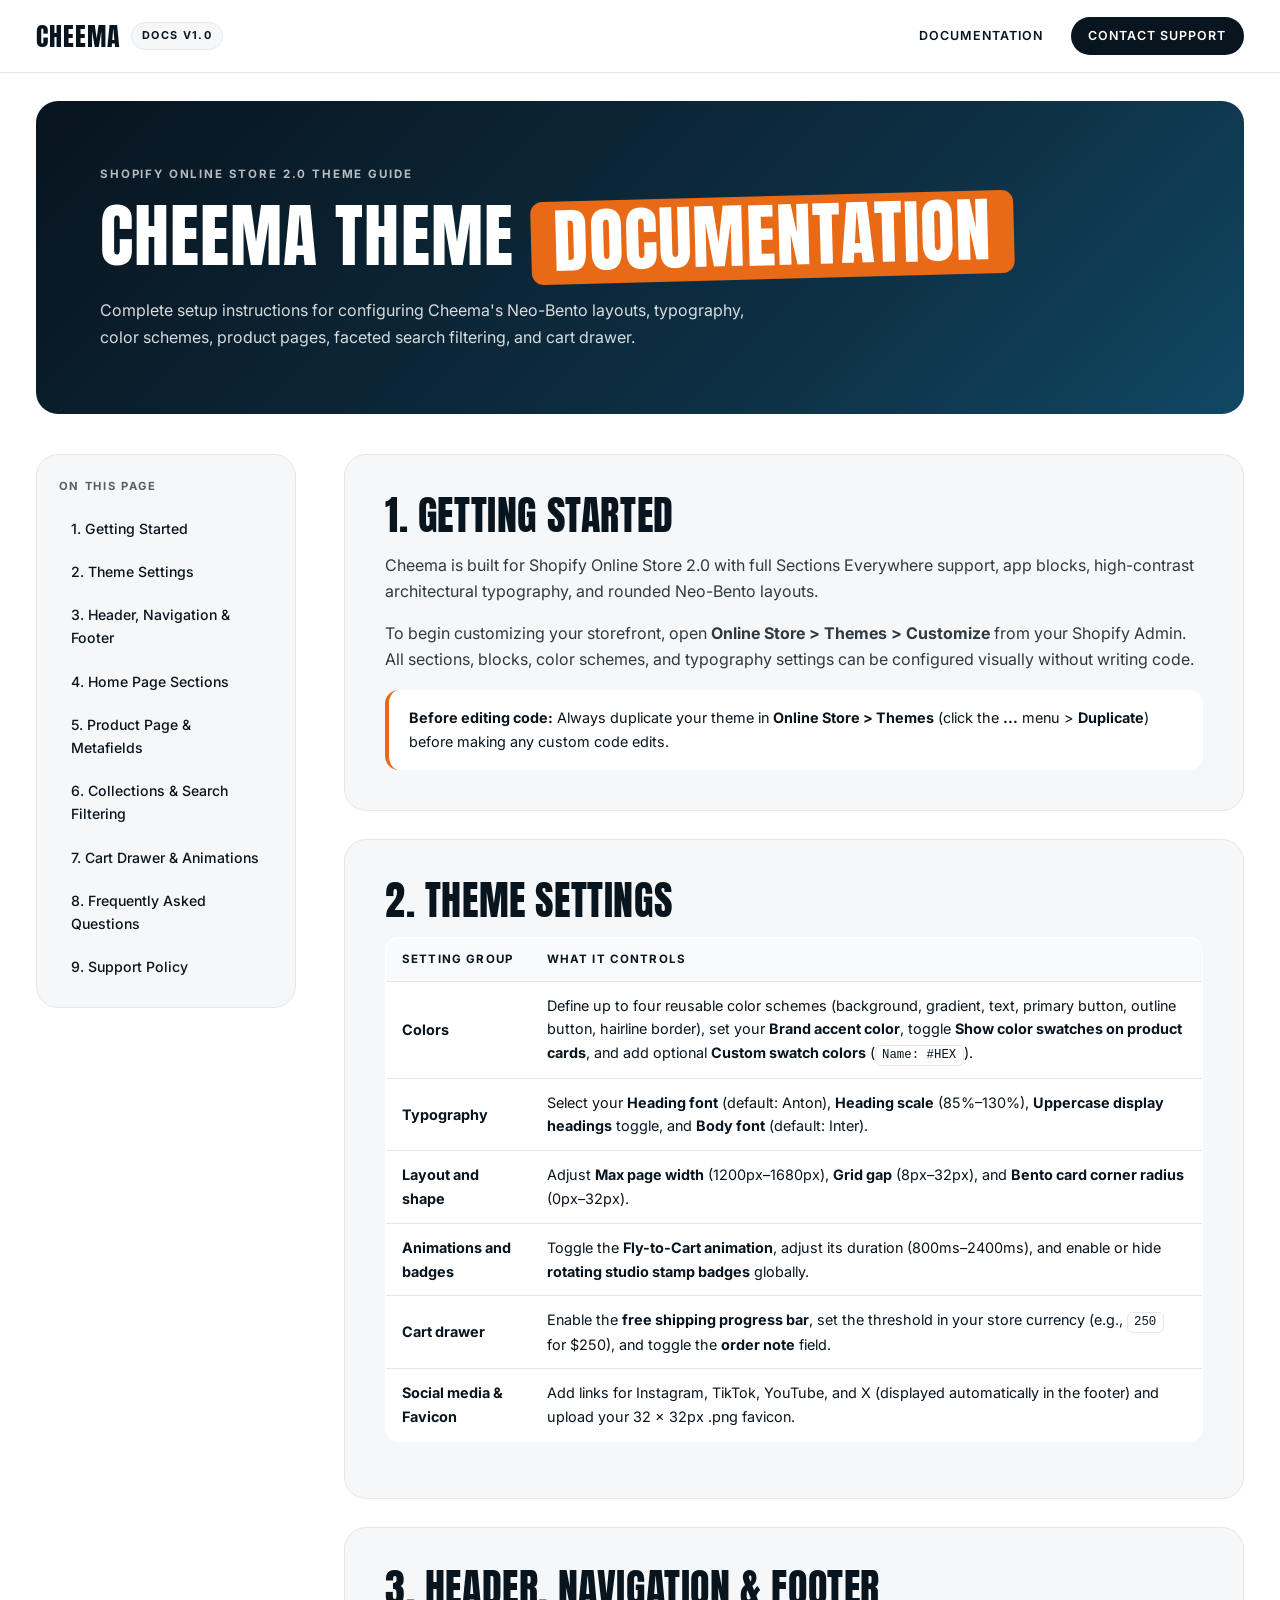
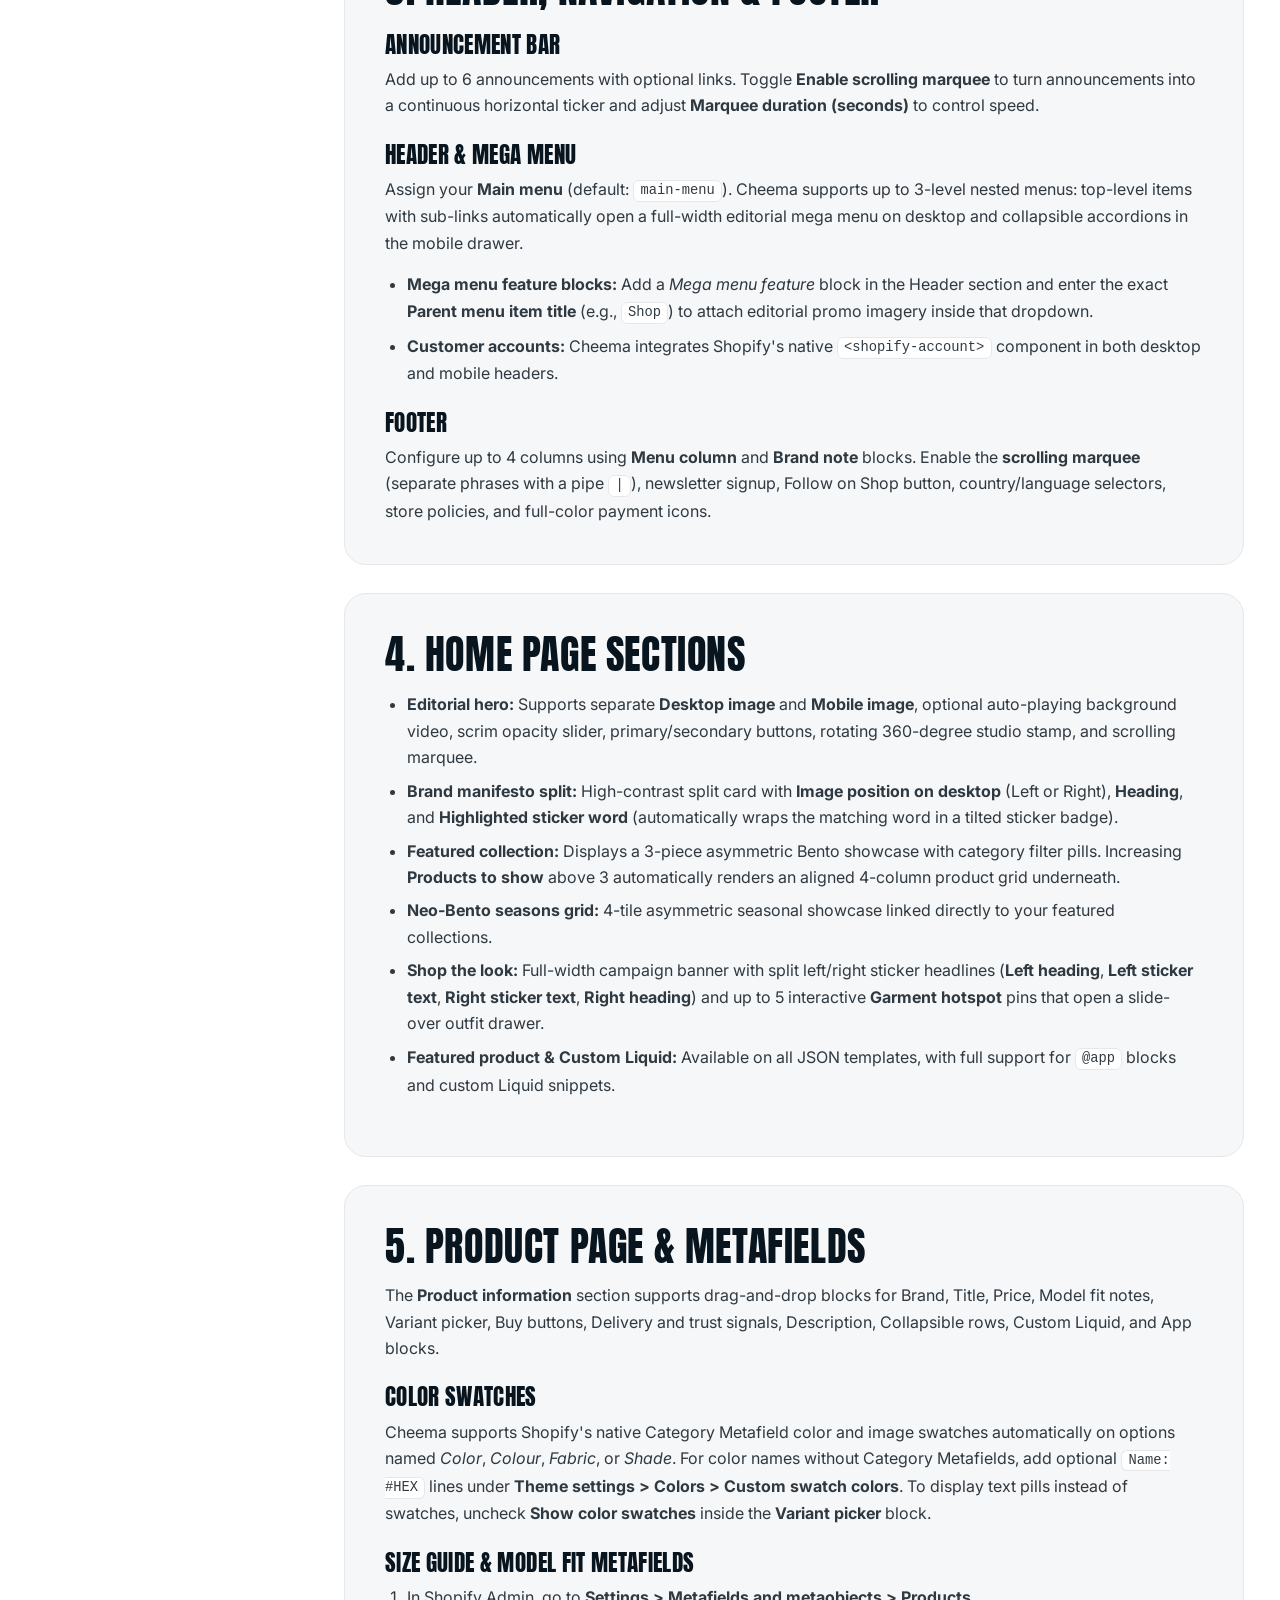
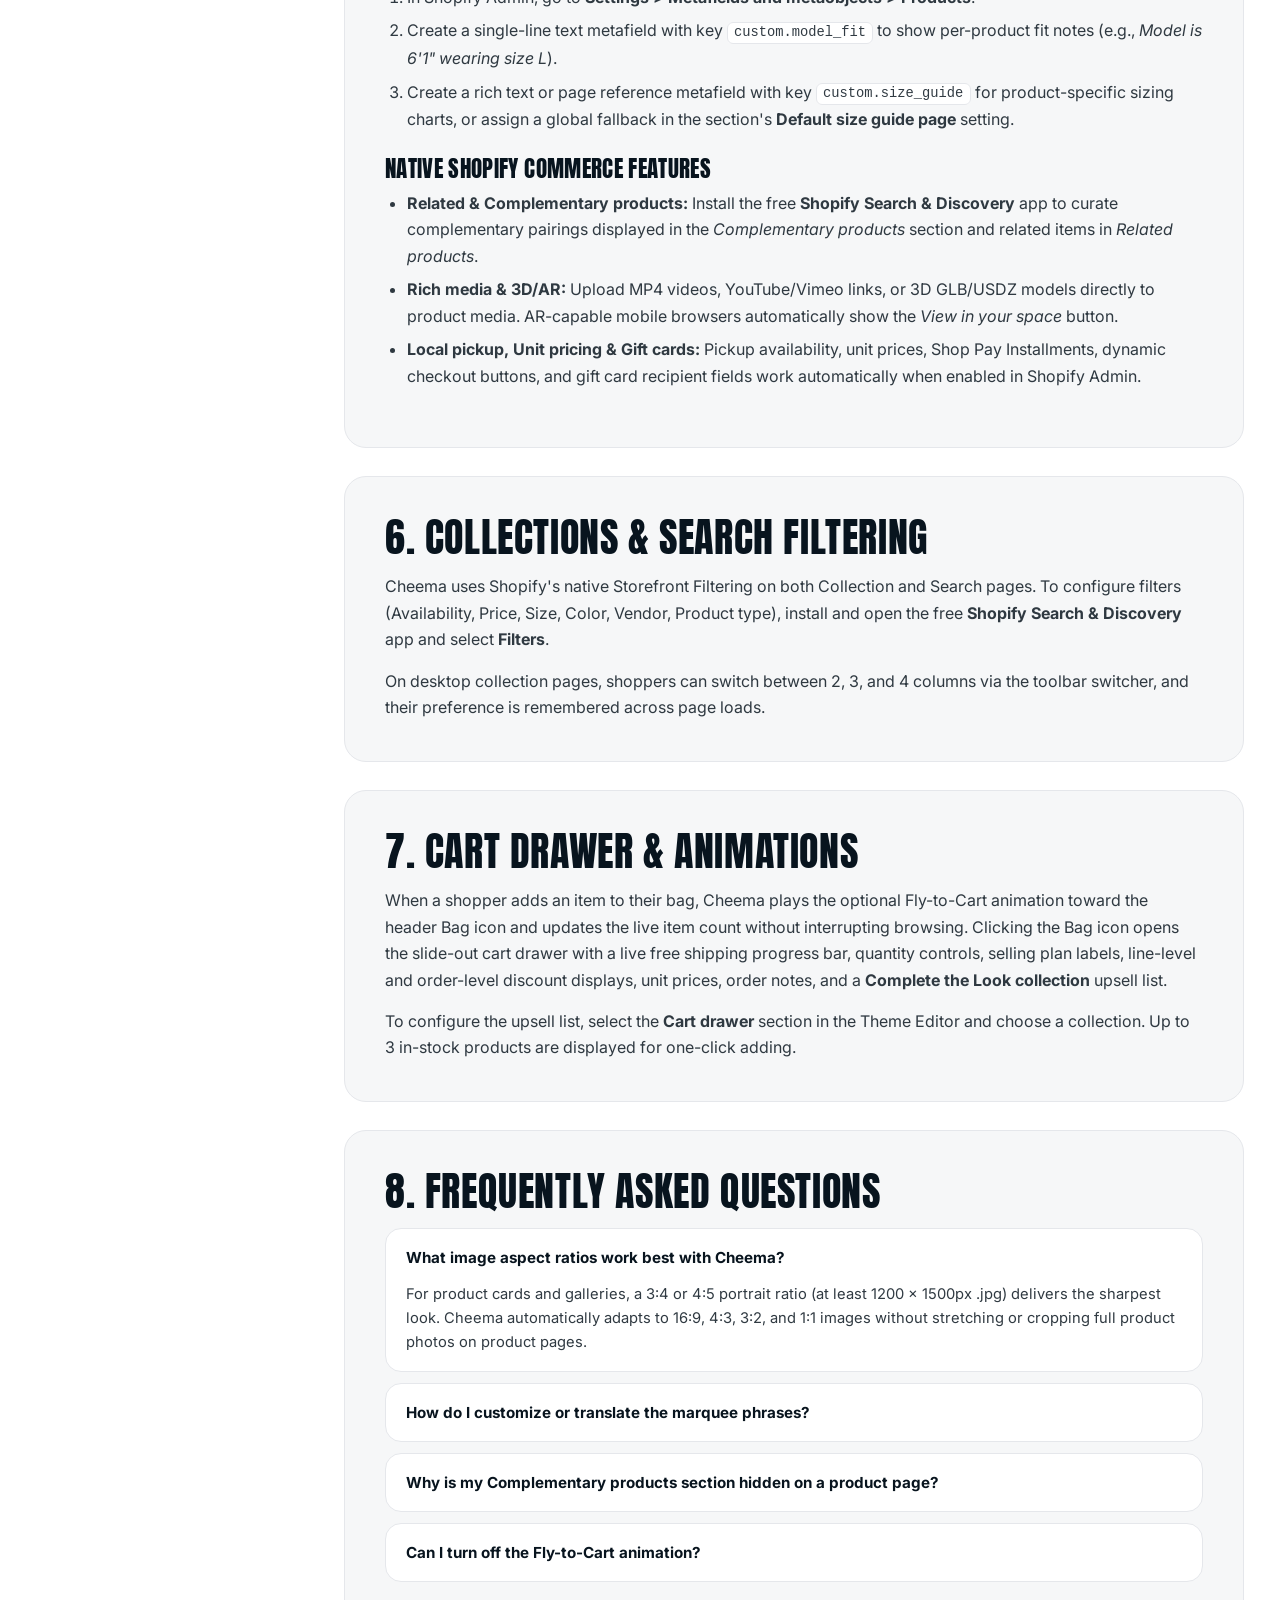
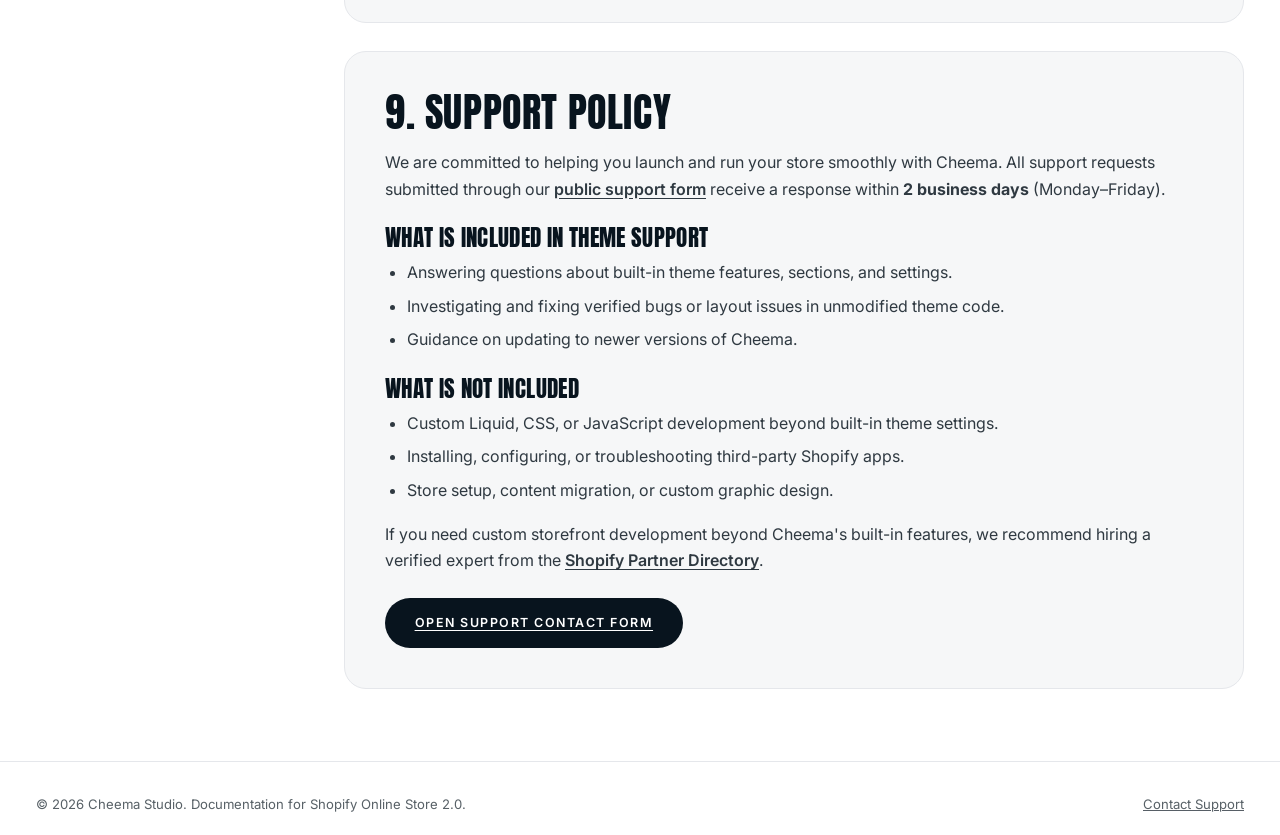
==== commit d279a2c2: "Update index.html" ====
--- a/index.html
+++ b/index.html
@@ -3,8 +3,8 @@
   <head>
     <meta charset="utf-8">
     <meta name="viewport" content="width=device-width, initial-scale=1">
-    <title>Mercer Theme Documentation — Shopify Online Store 2.0</title>
-    <meta name="description" content="Official merchant documentation for the Mercer Shopify theme. Setup guides for theme settings, homepage sections, product pages, collections, cart drawer, and support policy.">
+    <title>Cheema Theme Documentation — Shopify Online Store 2.0</title>
+    <meta name="description" content="Official merchant documentation for the Cheema Shopify theme. Setup guides for theme settings, homepage sections, product pages, collections, cart drawer, and support policy.">
     <link rel="preconnect" href="https://fonts.googleapis.com">
     <link rel="preconnect" href="https://fonts.gstatic.com" crossorigin>
     <link href="https://fonts.googleapis.com/css2?family=Anton&family=Inter:wght@400;500;600;700&display=swap" rel="stylesheet">
@@ -14,7 +14,7 @@
     <header class="site-header">
       <div class="container site-header__inner">
         <a href="./" class="brand">
-          <span>MERCER</span>
+          <span>CHEEMA</span>
           <span class="brand__tag">Docs v1.0</span>
         </a>
         <nav class="site-nav" aria-label="Primary">
@@ -27,9 +27,9 @@
     <main class="container">
       <section class="hero">
         <p class="hero__eyebrow">Shopify Online Store 2.0 Theme Guide</p>
-        <h1 class="hero__title">Mercer Theme <span class="sticker">Documentation</span></h1>
+        <h1 class="hero__title">Cheema Theme <span class="sticker">Documentation</span></h1>
         <p class="hero__lead">
-          Complete setup instructions for configuring Mercer's Neo-Bento layouts, typography, color schemes, product pages, faceted search filtering, and cart drawer.
+          Complete setup instructions for configuring Cheema's Neo-Bento layouts, typography, color schemes, product pages, faceted search filtering, and cart drawer.
         </p>
       </section>
 
@@ -53,7 +53,7 @@
           <section id="getting-started" class="card">
             <h2>1. Getting Started</h2>
             <p>
-              Mercer is built for Shopify Online Store 2.0 with full Sections Everywhere support, app blocks, high-contrast architectural typography, and rounded Neo-Bento layouts.
+              Cheema is built for Shopify Online Store 2.0 with full Sections Everywhere support, app blocks, high-contrast architectural typography, and rounded Neo-Bento layouts.
             </p>
             <p>
               To begin customizing your storefront, open <strong>Online Store &gt; Themes &gt; Customize</strong> from your Shopify Admin. All sections, blocks, color schemes, and typography settings can be configured visually without writing code.
@@ -111,11 +111,11 @@
             </p>
             <h3>Header &amp; Mega Menu</h3>
             <p>
-              Assign your <strong>Main menu</strong> (default: <code>main-menu</code>). Mercer supports up to 3-level nested menus: top-level items with sub-links automatically open a full-width editorial mega menu on desktop and collapsible accordions in the mobile drawer.
+              Assign your <strong>Main menu</strong> (default: <code>main-menu</code>). Cheema supports up to 3-level nested menus: top-level items with sub-links automatically open a full-width editorial mega menu on desktop and collapsible accordions in the mobile drawer.
             </p>
             <ul>
               <li><strong>Mega menu feature blocks:</strong> Add a <em>Mega menu feature</em> block in the Header section and enter the exact <strong>Parent menu item title</strong> (e.g., <code>Shop</code>) to attach editorial promo imagery inside that dropdown.</li>
-              <li><strong>Customer accounts:</strong> Mercer integrates Shopify's native <code>&lt;shopify-account&gt;</code> component in both desktop and mobile headers.</li>
+              <li><strong>Customer accounts:</strong> Cheema integrates Shopify's native <code>&lt;shopify-account&gt;</code> component in both desktop and mobile headers.</li>
             </ul>
             <h3>Footer</h3>
             <p>
@@ -142,7 +142,7 @@
             </p>
             <h3>Color swatches</h3>
             <p>
-              Mercer supports Shopify's native Category Metafield color and image swatches automatically on options named <em>Color</em>, <em>Colour</em>, <em>Fabric</em>, or <em>Shade</em>. For color names without Category Metafields, add optional <code>Name: #HEX</code> lines under <strong>Theme settings &gt; Colors &gt; Custom swatch colors</strong>. To display text pills instead of swatches, uncheck <strong>Show color swatches</strong> inside the <strong>Variant picker</strong> block.
+              Cheema supports Shopify's native Category Metafield color and image swatches automatically on options named <em>Color</em>, <em>Colour</em>, <em>Fabric</em>, or <em>Shade</em>. For color names without Category Metafields, add optional <code>Name: #HEX</code> lines under <strong>Theme settings &gt; Colors &gt; Custom swatch colors</strong>. To display text pills instead of swatches, uncheck <strong>Show color swatches</strong> inside the <strong>Variant picker</strong> block.
             </p>
             <h3>Size guide &amp; Model fit metafields</h3>
             <ol>
@@ -161,7 +161,7 @@
           <section id="collections-search" class="card">
             <h2>6. Collections &amp; Search Filtering</h2>
             <p>
-              Mercer uses Shopify's native Storefront Filtering on both Collection and Search pages. To configure filters (Availability, Price, Size, Color, Vendor, Product type), install and open the free <strong>Shopify Search &amp; Discovery</strong> app and select <strong>Filters</strong>.
+              Cheema uses Shopify's native Storefront Filtering on both Collection and Search pages. To configure filters (Availability, Price, Size, Color, Vendor, Product type), install and open the free <strong>Shopify Search &amp; Discovery</strong> app and select <strong>Filters</strong>.
             </p>
             <p>
               On desktop collection pages, shoppers can switch between 2, 3, and 4 columns via the toolbar switcher, and their preference is remembered across page loads.
@@ -171,7 +171,7 @@
           <section id="cart-drawer" class="card">
             <h2>7. Cart Drawer &amp; Animations</h2>
             <p>
-              When a shopper adds an item to their bag, Mercer plays the optional Fly-to-Cart animation toward the header Bag icon and updates the live item count without interrupting browsing. Clicking the Bag icon opens the slide-out cart drawer with a live free shipping progress bar, quantity controls, selling plan labels, line-level and order-level discount displays, unit prices, order notes, and a <strong>Complete the Look collection</strong> upsell list.
+              When a shopper adds an item to their bag, Cheema plays the optional Fly-to-Cart animation toward the header Bag icon and updates the live item count without interrupting browsing. Clicking the Bag icon opens the slide-out cart drawer with a live free shipping progress bar, quantity controls, selling plan labels, line-level and order-level discount displays, unit prices, order notes, and a <strong>Complete the Look collection</strong> upsell list.
             </p>
             <p>
               To configure the upsell list, select the <strong>Cart drawer</strong> section in the Theme Editor and choose a collection. Up to 3 in-stock products are displayed for one-click adding.
@@ -182,8 +182,8 @@
             <h2>8. Frequently Asked Questions</h2>
             <div class="faq-list">
               <details class="faq-item" open>
-                <summary>What image aspect ratios work best with Mercer?</summary>
-                <p>For product cards and galleries, a 3:4 or 4:5 portrait ratio (at least 1200 x 1500px .jpg) delivers the sharpest look. Mercer automatically adapts to 16:9, 4:3, 3:2, and 1:1 images without stretching or cropping full product photos on product pages.</p>
+                <summary>What image aspect ratios work best with Cheema?</summary>
+                <p>For product cards and galleries, a 3:4 or 4:5 portrait ratio (at least 1200 x 1500px .jpg) delivers the sharpest look. Cheema automatically adapts to 16:9, 4:3, 3:2, and 1:1 images without stretching or cropping full product photos on product pages.</p>
               </details>
               <details class="faq-item">
                 <summary>How do I customize or translate the marquee phrases?</summary>
@@ -203,13 +203,13 @@
           <section id="support-policy" class="card">
             <h2>9. Support Policy</h2>
             <p>
-              We are committed to helping you launch and run your store smoothly with Mercer. All support requests submitted through our <a href="support.html">public support form</a> receive a response within <strong>2 business days</strong> (Monday–Friday).
+              We are committed to helping you launch and run your store smoothly with Cheema. All support requests submitted through our <a href="support.html">public support form</a> receive a response within <strong>2 business days</strong> (Monday–Friday).
             </p>
             <h3>What is included in theme support</h3>
             <ul>
               <li>Answering questions about built-in theme features, sections, and settings.</li>
               <li>Investigating and fixing verified bugs or layout issues in unmodified theme code.</li>
-              <li>Guidance on updating to newer versions of Mercer.</li>
+              <li>Guidance on updating to newer versions of Cheema.</li>
             </ul>
             <h3>What is not included</h3>
             <ul>
@@ -218,7 +218,7 @@
               <li>Store setup, content migration, or custom graphic design.</li>
             </ul>
             <p>
-              If you need custom storefront development beyond Mercer's built-in features, we recommend hiring a verified expert from the <a href="https://www.shopify.com/partners/directory" target="_blank" rel="noopener noreferrer">Shopify Partner Directory</a>.
+              If you need custom storefront development beyond Cheema's built-in features, we recommend hiring a verified expert from the <a href="https://www.shopify.com/partners/directory" target="_blank" rel="noopener noreferrer">Shopify Partner Directory</a>.
             </p>
             <div style="margin-top:1.5rem;">
               <a href="support.html" class="btn">Open Support Contact Form</a>
@@ -230,7 +230,7 @@
 
     <footer class="site-footer">
       <div class="container site-footer__inner">
-        <span>&copy; 2026 Mercer Studio. Documentation for Shopify Online Store 2.0.</span>
+        <span>&copy; 2026 Cheema Studio. Documentation for Shopify Online Store 2.0.</span>
         <span><a href="support.html">Contact Support</a></span>
       </div>
     </footer>
